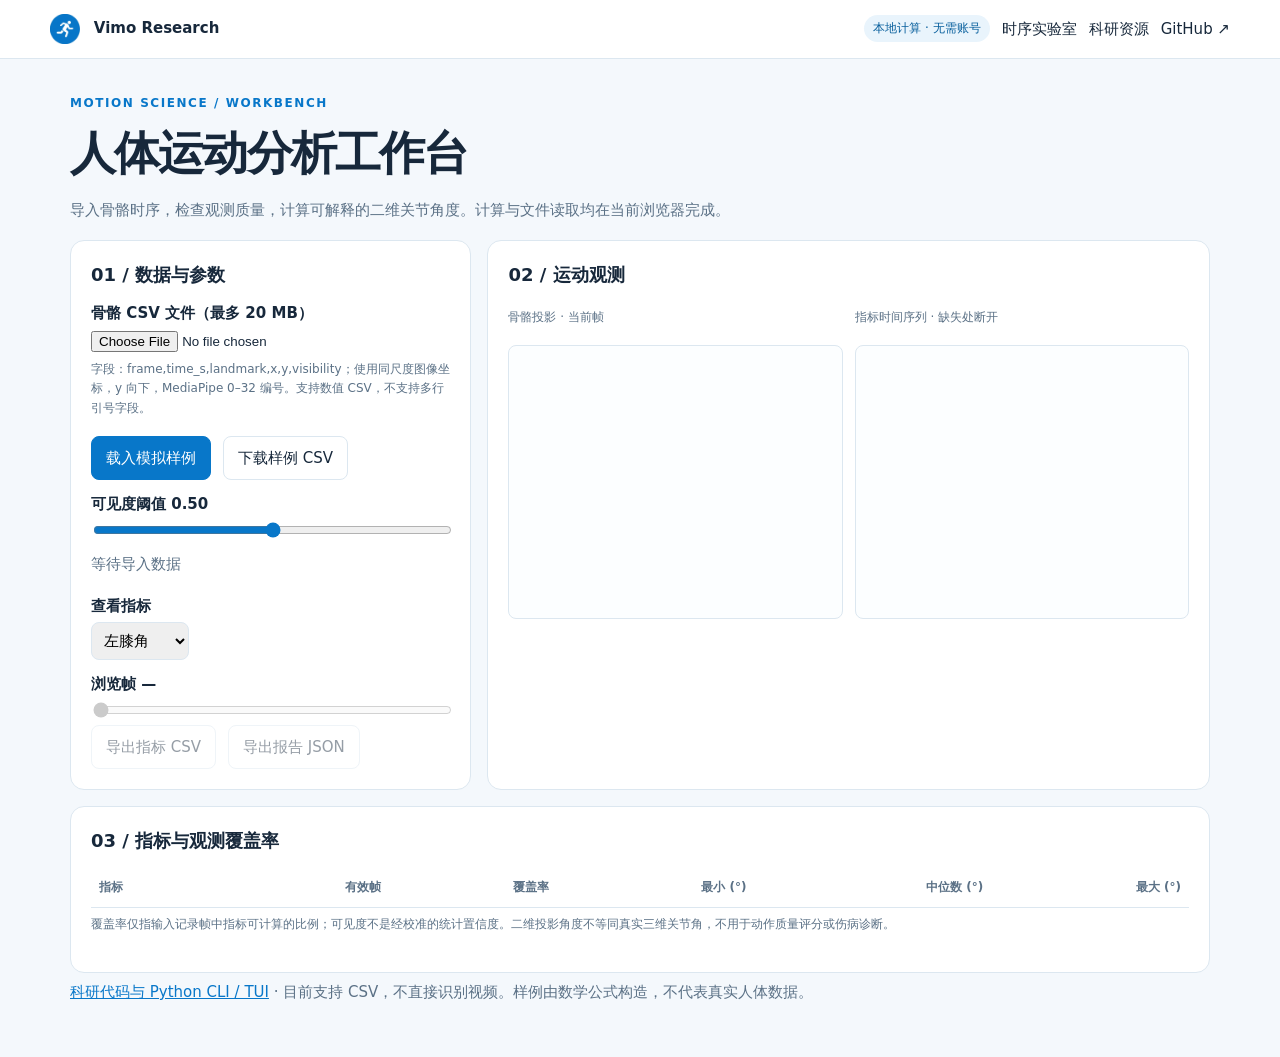
==== research/index.html @ b6c575f2 "Share pose analysis core across browser tools" ====
<!doctype html>
<html lang="zh-CN">
<head><meta charset="utf-8"><meta name="viewport" content="width=device-width,initial-scale=1"><title>Vimo Research | 运动分析工作台</title>
<style>
:root{color-scheme:light;--blue:#0877c9;--ink:#17283b;--muted:#5b7186;--line:#dce7f0;--bg:#f4f8fc}*{box-sizing:border-box}body{margin:0;background:var(--bg);color:var(--ink);font:15px/1.6 system-ui,sans-serif}header{background:white;border-bottom:1px solid var(--line);padding:14px max(20px,calc((100% - 1180px)/2));display:flex;align-items:center;justify-content:space-between;gap:18px;flex-wrap:wrap}header a{color:var(--ink);text-decoration:none}header img{vertical-align:middle;width:30px;margin-right:9px}main{max-width:1180px;margin:auto;padding:35px 20px}h1{font-size:clamp(28px,4vw,46px);letter-spacing:-.04em;margin:4px 0}h2{font-size:18px;margin:0 0 12px}.eyebrow{color:var(--blue);font-size:12px;font-weight:750;letter-spacing:.13em}p{color:var(--muted);margin:7px 0 18px}.panel{background:white;border:1px solid var(--line);border-radius:14px;padding:20px;min-width:0}.layout{display:grid;grid-template-columns:1fr 1.8fr;gap:16px;margin:16px 0}.toolbar{display:flex;align-items:center;gap:12px;flex-wrap:wrap}button,.link{font:inherit;cursor:pointer;border:1px solid var(--line);border-radius:8px;padding:9px 14px;background:white;color:var(--ink);text-decoration:none;display:inline-block}.primary{background:var(--blue);color:white;border-color:var(--blue)}button:disabled{opacity:.45;cursor:default}input[type=file]{max-width:100%}label{display:block;font-weight:600;margin:12px 0 4px}select{font:inherit;padding:8px;border:1px solid var(--line);border-radius:8px;max-width:100%}input[type=range]{width:100%;accent-color:var(--blue)}#status{min-height:24px;overflow-wrap:anywhere}canvas{width:100%;height:auto;border:1px solid var(--line);border-radius:8px;background:#fcfeff;display:block}.small{font-size:12px;color:var(--muted)}table{width:100%;border-collapse:collapse;font-variant-numeric:tabular-nums}td,th{padding:10px 8px;text-align:right;border-bottom:1px solid var(--line);white-space:nowrap}td:first-child,th:first-child{text-align:left}th{font-size:12px;color:var(--muted)}.scroll{overflow-x:auto}.tag{font-size:12px;background:#e9f4fc;color:#065e9c;padding:4px 9px;border-radius:20px}.two{display:grid;grid-template-columns:1fr 1fr;gap:12px}a{color:var(--blue)}@media(max-width:800px){.layout,.two{grid-template-columns:1fr}main{padding:20px 14px}.panel{padding:15px}}
</style></head>
<body><header><a href="../index.html"><img src="../icon/logo_web.png" alt=""> <strong>Vimo Research</strong></a><div class="toolbar"><span class="tag">本地计算 · 无需账号</span><a href="experiments.html">时序实验室</a><a href="resources.html">科研资源</a><a href="https://github.com/Liangebra/Vimo">GitHub ↗</a></div></header>
<main><div class="eyebrow">MOTION SCIENCE / WORKBENCH</div><h1>人体运动分析工作台</h1><p>导入骨骼时序，检查观测质量，计算可解释的二维关节角度。计算与文件读取均在当前浏览器完成。</p>
<div class="layout"><section class="panel"><h2>01 / 数据与参数</h2><label for="file">骨骼 CSV 文件（最多 20 MB）</label><input type="file" id="file" accept=".csv,text/csv"><p class="small">字段：frame,time_s,landmark,x,y,visibility；使用同尺度图像坐标，y 向下，MediaPipe 0–32 编号。支持数值 CSV，不支持多行引号字段。</p><div class="toolbar"><button id="demo" class="primary">载入模拟样例</button><button id="sample">下载样例 CSV</button></div><label for="threshold">可见度阈值 <output id="threshold-value">0.50</output></label><input type="range" id="threshold" min="0" max="1" step=".05" value=".5"><p id="status" role="status" aria-live="polite">等待导入数据</p><label for="metric">查看指标</label><select id="metric"></select><label for="frame">浏览帧 <output id="frame-label">—</output></label><input id="frame" type="range" min="0" max="0" value="0" disabled><div class="toolbar"><button id="csv" disabled>导出指标 CSV</button><button id="json" disabled>导出报告 JSON</button></div></section>
<section class="panel"><h2>02 / 运动观测</h2><div class="two"><div><p class="small">骨骼投影 · 当前帧</p><canvas id="pose" width="440" height="360" aria-label="当前帧骨骼投影"></canvas></div><div><p class="small">指标时间序列 · 缺失处断开</p><canvas id="chart" width="440" height="360" aria-label="所选指标时序曲线"></canvas></div></div><p id="value" class="small"></p></section></div>
<section class="panel"><h2>03 / 指标与观测覆盖率</h2><div class="scroll"><table><thead><tr><th>指标</th><th>有效帧</th><th>覆盖率</th><th>最小 (°)</th><th>中位数 (°)</th><th>最大 (°)</th></tr></thead><tbody id="summary"></tbody></table></div><p class="small">覆盖率仅指输入记录帧中指标可计算的比例；可见度不是经校准的统计置信度。二维投影角度不等同真实三维关节角，不用于动作质量评分或伤病诊断。</p></section>
<p><a href="https://github.com/Liangebra/Vimo">科研代码与 Python CLI / TUI</a> · 目前支持 CSV，不直接识别视频。样例由数学公式构造，不代表真实人体数据。</p>
</main><script src="core.js"></script><script>
const core=globalThis.VimoCore;
const $=id=>document.getElementById(id), names={left_knee_deg:"左膝角",right_knee_deg:"右膝角",left_hip_deg:"左髋角",right_hip_deg:"右髋角",left_elbow_deg:"左肘角",right_elbow_deg:"右肘角",trunk_tilt_deg:"躯干倾角"};
for(const k of core.keys){const o=document.createElement("option");o.value=k;o.textContent=names[k];$("metric").append(o)}
let seq=[],result=null,source="",loadId=0;const fmt=v=>v===null?"—":v.toFixed(2);
function save(name,body,type){const a=document.createElement("a"),url=URL.createObjectURL(new Blob([body],{type}));a.href=url;a.download=name;a.click();setTimeout(()=>URL.revokeObjectURL(url),1000)}
function clear(message){seq=[];result=null;$("status").textContent=message;$("summary").replaceChildren();$("frame-label").textContent="—";$("value").textContent="";$("frame").disabled=true;$("csv").disabled=$("json").disabled=true;for(const id of ["pose","chart"]){const c=$(id);c.getContext("2d").clearRect(0,0,c.width,c.height)}}
function load(raw,label){try{seq=core.parse(raw);source=label;$("frame").max=seq.length-1;$("frame").value=0;$("frame").disabled=false;refresh()}catch(e){clear(e.message)}}
function refresh(){const threshold=Number($("threshold").value);$("threshold-value").value=threshold.toFixed(2);if(!seq.length)return;result=core.analyze(seq,threshold);$("status").textContent=source+" · "+seq.length+" 帧";$("csv").disabled=$("json").disabled=false;const body=$("summary");body.replaceChildren();for(const k of core.keys){const m=result.report.metrics[k],tr=document.createElement("tr");for(const v of [names[k],m.valid_frames,(m.coverage*100).toFixed(1)+"%",fmt(m.minimum),fmt(m.median),fmt(m.maximum)]){const td=document.createElement("td");td.textContent=v;tr.append(td)}body.append(tr)}draw()}
function draw(){if(!result)return;const i=Number($("frame").value),k=$("metric").value,r=seq[i],row=result.rows[i],t=Number($("threshold").value);$("frame-label").value=r.frame+" · "+r.time_s.toFixed(3)+" s";$("value").textContent=names[k]+"： "+fmt(row[k])+(row[k]===null?"（观测不足）":"°");const p=$("pose"),pc=p.getContext("2d");pc.clearRect(0,0,p.width,p.height);const points=[...r.points.entries()].filter(([j,v])=>v&&v[2]>=t);if(points.length){const xs=points.map(([j,v])=>v[0]),ys=points.map(([j,v])=>v[1]),xmin=Math.min(...xs),xmax=Math.max(...xs),ymin=Math.min(...ys),ymax=Math.max(...ys),scale=Math.min((p.width-60)/Math.max(1,xmax-xmin),(p.height-60)/Math.max(1,ymax-ymin));const xy=v=>[p.width/2+(v[0]-(xmin+xmax)/2)*scale,p.height/2+(v[1]-(ymin+ymax)/2)*scale],map=new Map(points);pc.strokeStyle="#0877c9";pc.lineWidth=3;for(const [a,b] of [[11,12],[11,13],[13,15],[12,14],[14,16],[11,23],[12,24],[23,24],[23,25],[25,27],[24,26],[26,28],[27,31],[28,32]]){if(!map.has(a)||!map.has(b))continue;pc.beginPath();pc.moveTo(...xy(map.get(a)));pc.lineTo(...xy(map.get(b)));pc.stroke()}pc.fillStyle="#17283b";for(const [,v] of points){pc.beginPath();pc.arc(...xy(v),3.5,0,Math.PI*2);pc.fill()}}else{pc.fillStyle="#5b7186";pc.fillText("No valid landmarks",20,30)}
const ch=$("chart"),ctx=ch.getContext("2d"),left=44,top=18,w=ch.width-62,h=ch.height-52,lo=seq[0].time_s,hi=seq[seq.length-1].time_s;ctx.clearRect(0,0,ch.width,ch.height);ctx.font="12px system-ui";ctx.lineWidth=1;for(let a=0;a<=180;a+=45){const y=top+h*(1-a/180);ctx.strokeStyle="#dce7f0";ctx.beginPath();ctx.moveTo(left,y);ctx.lineTo(left+w,y);ctx.stroke();ctx.fillStyle="#5b7186";ctx.fillText(a+"°",5,y+4)}const x=v=>left+(hi===lo?0:(v-lo)/(hi-lo)*w);ctx.strokeStyle="#0877c9";ctx.lineWidth=2;ctx.beginPath();let active=false;for(const v of result.rows){if(v[k]===null){active=false;continue}const px=x(v.time_s),py=top+h*(1-v[k]/180);if(active)ctx.lineTo(px,py);else ctx.moveTo(px,py);active=true}ctx.stroke();ctx.strokeStyle="#b86f15";ctx.beginPath();ctx.moveTo(x(r.time_s),top);ctx.lineTo(x(r.time_s),top+h);ctx.stroke();ctx.fillStyle="#5b7186";ctx.fillText(lo.toFixed(2)+" s",left,top+h+20);ctx.textAlign="right";ctx.fillText(hi.toFixed(2)+" s",left+w,top+h+20);ctx.textAlign="left"}
$("file").addEventListener("change",async e=>{const f=e.target.files[0],id=++loadId;if(!f)return;if(f.size>20*1024*1024){clear("文件超过 20 MB");return}try{const raw=await f.text();if(id===loadId)load(raw,f.name)}catch(e){if(id===loadId)clear("读取失败："+e.message)}});
$("demo").onclick=()=>{++loadId;$("file").value="";load(core.demo(),"人工模拟样例")};$("sample").onclick=()=>save("vimo-demo.csv",core.demo(),"text/csv");$("threshold").oninput=refresh;$("metric").onchange=draw;$("frame").oninput=draw;$("csv").onclick=()=>{const keys=["frame","time_s",...core.keys];save("vimo-metrics.csv",[keys.join(","),...result.rows.map(r=>keys.map(k=>r[k]===null?"":r[k]).join(","))].join("\n"),"text/csv")};$("json").onclick=()=>save("vimo-report.json",JSON.stringify(result.report,null,2),"application/json");
</script></body></html>
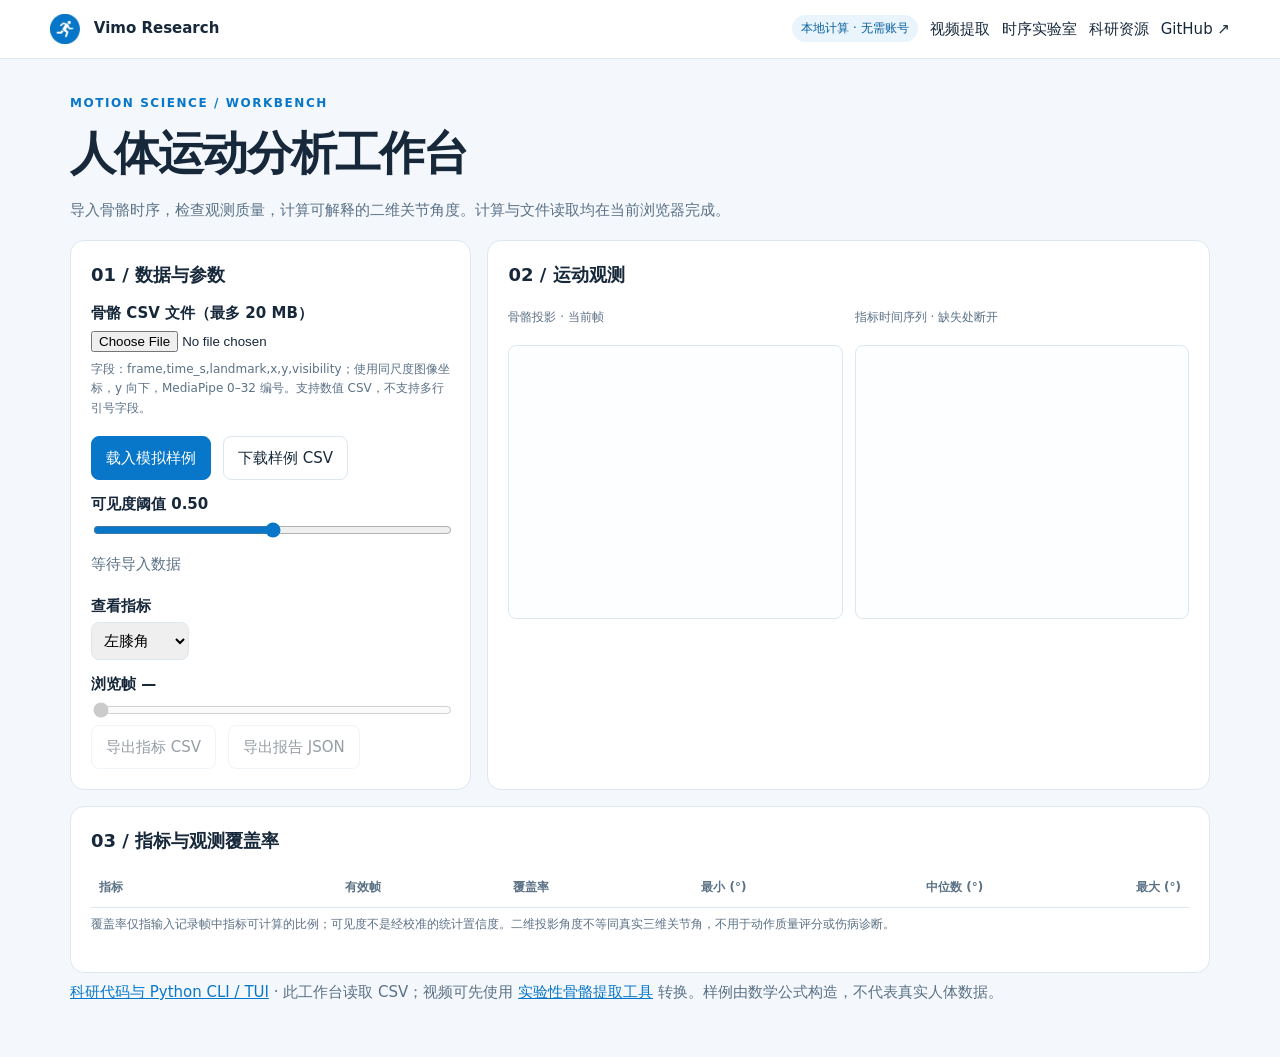
==== commit c565be78: "Connect research platform modules and document experimental workflow" ====
--- a/research/index.html
+++ b/research/index.html
@@ -4,12 +4,12 @@
 <style>
 :root{color-scheme:light;--blue:#0877c9;--ink:#17283b;--muted:#5b7186;--line:#dce7f0;--bg:#f4f8fc}*{box-sizing:border-box}body{margin:0;background:var(--bg);color:var(--ink);font:15px/1.6 system-ui,sans-serif}header{background:white;border-bottom:1px solid var(--line);padding:14px max(20px,calc((100% - 1180px)/2));display:flex;align-items:center;justify-content:space-between;gap:18px;flex-wrap:wrap}header a{color:var(--ink);text-decoration:none}header img{vertical-align:middle;width:30px;margin-right:9px}main{max-width:1180px;margin:auto;padding:35px 20px}h1{font-size:clamp(28px,4vw,46px);letter-spacing:-.04em;margin:4px 0}h2{font-size:18px;margin:0 0 12px}.eyebrow{color:var(--blue);font-size:12px;font-weight:750;letter-spacing:.13em}p{color:var(--muted);margin:7px 0 18px}.panel{background:white;border:1px solid var(--line);border-radius:14px;padding:20px;min-width:0}.layout{display:grid;grid-template-columns:1fr 1.8fr;gap:16px;margin:16px 0}.toolbar{display:flex;align-items:center;gap:12px;flex-wrap:wrap}button,.link{font:inherit;cursor:pointer;border:1px solid var(--line);border-radius:8px;padding:9px 14px;background:white;color:var(--ink);text-decoration:none;display:inline-block}.primary{background:var(--blue);color:white;border-color:var(--blue)}button:disabled{opacity:.45;cursor:default}input[type=file]{max-width:100%}label{display:block;font-weight:600;margin:12px 0 4px}select{font:inherit;padding:8px;border:1px solid var(--line);border-radius:8px;max-width:100%}input[type=range]{width:100%;accent-color:var(--blue)}#status{min-height:24px;overflow-wrap:anywhere}canvas{width:100%;height:auto;border:1px solid var(--line);border-radius:8px;background:#fcfeff;display:block}.small{font-size:12px;color:var(--muted)}table{width:100%;border-collapse:collapse;font-variant-numeric:tabular-nums}td,th{padding:10px 8px;text-align:right;border-bottom:1px solid var(--line);white-space:nowrap}td:first-child,th:first-child{text-align:left}th{font-size:12px;color:var(--muted)}.scroll{overflow-x:auto}.tag{font-size:12px;background:#e9f4fc;color:#065e9c;padding:4px 9px;border-radius:20px}.two{display:grid;grid-template-columns:1fr 1fr;gap:12px}a{color:var(--blue)}@media(max-width:800px){.layout,.two{grid-template-columns:1fr}main{padding:20px 14px}.panel{padding:15px}}
 </style></head>
-<body><header><a href="../index.html"><img src="../icon/logo_web.png" alt=""> <strong>Vimo Research</strong></a><div class="toolbar"><span class="tag">本地计算 · 无需账号</span><a href="experiments.html">时序实验室</a><a href="resources.html">科研资源</a><a href="https://github.com/Liangebra/Vimo">GitHub ↗</a></div></header>
+<body><header><a href="../index.html"><img src="../icon/logo_web.png" alt=""> <strong>Vimo Research</strong></a><div class="toolbar"><span class="tag">本地计算 · 无需账号</span><a href="video.html">视频提取</a><a href="experiments.html">时序实验室</a><a href="resources.html">科研资源</a><a href="https://github.com/Liangebra/Vimo">GitHub ↗</a></div></header>
 <main><div class="eyebrow">MOTION SCIENCE / WORKBENCH</div><h1>人体运动分析工作台</h1><p>导入骨骼时序，检查观测质量，计算可解释的二维关节角度。计算与文件读取均在当前浏览器完成。</p>
 <div class="layout"><section class="panel"><h2>01 / 数据与参数</h2><label for="file">骨骼 CSV 文件（最多 20 MB）</label><input type="file" id="file" accept=".csv,text/csv"><p class="small">字段：frame,time_s,landmark,x,y,visibility；使用同尺度图像坐标，y 向下，MediaPipe 0–32 编号。支持数值 CSV，不支持多行引号字段。</p><div class="toolbar"><button id="demo" class="primary">载入模拟样例</button><button id="sample">下载样例 CSV</button></div><label for="threshold">可见度阈值 <output id="threshold-value">0.50</output></label><input type="range" id="threshold" min="0" max="1" step=".05" value=".5"><p id="status" role="status" aria-live="polite">等待导入数据</p><label for="metric">查看指标</label><select id="metric"></select><label for="frame">浏览帧 <output id="frame-label">—</output></label><input id="frame" type="range" min="0" max="0" value="0" disabled><div class="toolbar"><button id="csv" disabled>导出指标 CSV</button><button id="json" disabled>导出报告 JSON</button></div></section>
 <section class="panel"><h2>02 / 运动观测</h2><div class="two"><div><p class="small">骨骼投影 · 当前帧</p><canvas id="pose" width="440" height="360" aria-label="当前帧骨骼投影"></canvas></div><div><p class="small">指标时间序列 · 缺失处断开</p><canvas id="chart" width="440" height="360" aria-label="所选指标时序曲线"></canvas></div></div><p id="value" class="small"></p></section></div>
 <section class="panel"><h2>03 / 指标与观测覆盖率</h2><div class="scroll"><table><thead><tr><th>指标</th><th>有效帧</th><th>覆盖率</th><th>最小 (°)</th><th>中位数 (°)</th><th>最大 (°)</th></tr></thead><tbody id="summary"></tbody></table></div><p class="small">覆盖率仅指输入记录帧中指标可计算的比例；可见度不是经校准的统计置信度。二维投影角度不等同真实三维关节角，不用于动作质量评分或伤病诊断。</p></section>
-<p><a href="https://github.com/Liangebra/Vimo">科研代码与 Python CLI / TUI</a> · 目前支持 CSV，不直接识别视频。样例由数学公式构造，不代表真实人体数据。</p>
+<p><a href="https://github.com/Liangebra/Vimo">科研代码与 Python CLI / TUI</a> · 此工作台读取 CSV；视频可先使用 <a href="video.html">实验性骨骼提取工具</a> 转换。样例由数学公式构造，不代表真实人体数据。</p>
 </main><script src="core.js"></script><script>
 const core=globalThis.VimoCore;
 const $=id=>document.getElementById(id), names={left_knee_deg:"左膝角",right_knee_deg:"右膝角",left_hip_deg:"左髋角",right_hip_deg:"右髋角",left_elbow_deg:"左肘角",right_elbow_deg:"右肘角",trunk_tilt_deg:"躯干倾角"};
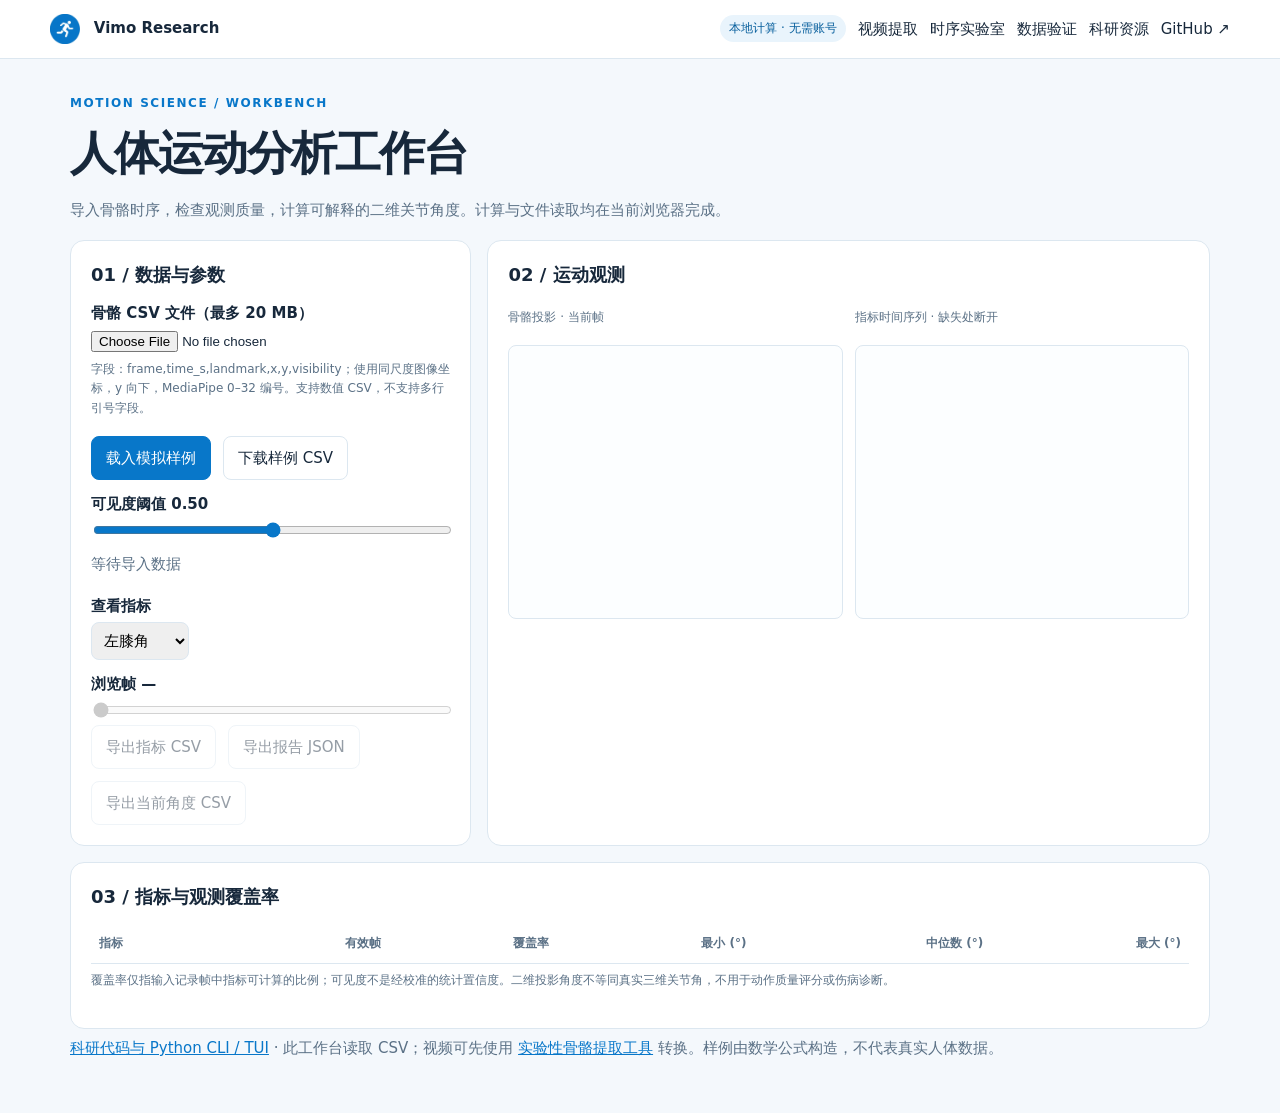
==== commit 67cfa307: "Connect reference validation and downloadable research resources" ====
--- a/research/index.html
+++ b/research/index.html
@@ -4,9 +4,9 @@
 <style>
 :root{color-scheme:light;--blue:#0877c9;--ink:#17283b;--muted:#5b7186;--line:#dce7f0;--bg:#f4f8fc}*{box-sizing:border-box}body{margin:0;background:var(--bg);color:var(--ink);font:15px/1.6 system-ui,sans-serif}header{background:white;border-bottom:1px solid var(--line);padding:14px max(20px,calc((100% - 1180px)/2));display:flex;align-items:center;justify-content:space-between;gap:18px;flex-wrap:wrap}header a{color:var(--ink);text-decoration:none}header img{vertical-align:middle;width:30px;margin-right:9px}main{max-width:1180px;margin:auto;padding:35px 20px}h1{font-size:clamp(28px,4vw,46px);letter-spacing:-.04em;margin:4px 0}h2{font-size:18px;margin:0 0 12px}.eyebrow{color:var(--blue);font-size:12px;font-weight:750;letter-spacing:.13em}p{color:var(--muted);margin:7px 0 18px}.panel{background:white;border:1px solid var(--line);border-radius:14px;padding:20px;min-width:0}.layout{display:grid;grid-template-columns:1fr 1.8fr;gap:16px;margin:16px 0}.toolbar{display:flex;align-items:center;gap:12px;flex-wrap:wrap}button,.link{font:inherit;cursor:pointer;border:1px solid var(--line);border-radius:8px;padding:9px 14px;background:white;color:var(--ink);text-decoration:none;display:inline-block}.primary{background:var(--blue);color:white;border-color:var(--blue)}button:disabled{opacity:.45;cursor:default}input[type=file]{max-width:100%}label{display:block;font-weight:600;margin:12px 0 4px}select{font:inherit;padding:8px;border:1px solid var(--line);border-radius:8px;max-width:100%}input[type=range]{width:100%;accent-color:var(--blue)}#status{min-height:24px;overflow-wrap:anywhere}canvas{width:100%;height:auto;border:1px solid var(--line);border-radius:8px;background:#fcfeff;display:block}.small{font-size:12px;color:var(--muted)}table{width:100%;border-collapse:collapse;font-variant-numeric:tabular-nums}td,th{padding:10px 8px;text-align:right;border-bottom:1px solid var(--line);white-space:nowrap}td:first-child,th:first-child{text-align:left}th{font-size:12px;color:var(--muted)}.scroll{overflow-x:auto}.tag{font-size:12px;background:#e9f4fc;color:#065e9c;padding:4px 9px;border-radius:20px}.two{display:grid;grid-template-columns:1fr 1fr;gap:12px}a{color:var(--blue)}@media(max-width:800px){.layout,.two{grid-template-columns:1fr}main{padding:20px 14px}.panel{padding:15px}}
 </style></head>
-<body><header><a href="../index.html"><img src="../icon/logo_web.png" alt=""> <strong>Vimo Research</strong></a><div class="toolbar"><span class="tag">本地计算 · 无需账号</span><a href="video.html">视频提取</a><a href="experiments.html">时序实验室</a><a href="resources.html">科研资源</a><a href="https://github.com/Liangebra/Vimo">GitHub ↗</a></div></header>
+<body><header><a href="../index.html"><img src="../icon/logo_web.png" alt=""> <strong>Vimo Research</strong></a><div class="toolbar"><span class="tag">本地计算 · 无需账号</span><a href="video.html">视频提取</a><a href="experiments.html">时序实验室</a><a href="validation.html">数据验证</a><a href="resources.html">科研资源</a><a href="https://github.com/Liangebra/Vimo">GitHub ↗</a></div></header>
 <main><div class="eyebrow">MOTION SCIENCE / WORKBENCH</div><h1>人体运动分析工作台</h1><p>导入骨骼时序，检查观测质量，计算可解释的二维关节角度。计算与文件读取均在当前浏览器完成。</p>
-<div class="layout"><section class="panel"><h2>01 / 数据与参数</h2><label for="file">骨骼 CSV 文件（最多 20 MB）</label><input type="file" id="file" accept=".csv,text/csv"><p class="small">字段：frame,time_s,landmark,x,y,visibility；使用同尺度图像坐标，y 向下，MediaPipe 0–32 编号。支持数值 CSV，不支持多行引号字段。</p><div class="toolbar"><button id="demo" class="primary">载入模拟样例</button><button id="sample">下载样例 CSV</button></div><label for="threshold">可见度阈值 <output id="threshold-value">0.50</output></label><input type="range" id="threshold" min="0" max="1" step=".05" value=".5"><p id="status" role="status" aria-live="polite">等待导入数据</p><label for="metric">查看指标</label><select id="metric"></select><label for="frame">浏览帧 <output id="frame-label">—</output></label><input id="frame" type="range" min="0" max="0" value="0" disabled><div class="toolbar"><button id="csv" disabled>导出指标 CSV</button><button id="json" disabled>导出报告 JSON</button></div></section>
+<div class="layout"><section class="panel"><h2>01 / 数据与参数</h2><label for="file">骨骼 CSV 文件（最多 20 MB）</label><input type="file" id="file" accept=".csv,text/csv"><p class="small">字段：frame,time_s,landmark,x,y,visibility；使用同尺度图像坐标，y 向下，MediaPipe 0–32 编号。支持数值 CSV，不支持多行引号字段。</p><div class="toolbar"><button id="demo" class="primary">载入模拟样例</button><button id="sample">下载样例 CSV</button></div><label for="threshold">可见度阈值 <output id="threshold-value">0.50</output></label><input type="range" id="threshold" min="0" max="1" step=".05" value=".5"><p id="status" role="status" aria-live="polite">等待导入数据</p><label for="metric">查看指标</label><select id="metric"></select><label for="frame">浏览帧 <output id="frame-label">—</output></label><input id="frame" type="range" min="0" max="0" value="0" disabled><div class="toolbar"><button id="csv" disabled>导出指标 CSV</button><button id="json" disabled>导出报告 JSON</button><button id="angleCsv" disabled>导出当前角度 CSV</button></div></section>
 <section class="panel"><h2>02 / 运动观测</h2><div class="two"><div><p class="small">骨骼投影 · 当前帧</p><canvas id="pose" width="440" height="360" aria-label="当前帧骨骼投影"></canvas></div><div><p class="small">指标时间序列 · 缺失处断开</p><canvas id="chart" width="440" height="360" aria-label="所选指标时序曲线"></canvas></div></div><p id="value" class="small"></p></section></div>
 <section class="panel"><h2>03 / 指标与观测覆盖率</h2><div class="scroll"><table><thead><tr><th>指标</th><th>有效帧</th><th>覆盖率</th><th>最小 (°)</th><th>中位数 (°)</th><th>最大 (°)</th></tr></thead><tbody id="summary"></tbody></table></div><p class="small">覆盖率仅指输入记录帧中指标可计算的比例；可见度不是经校准的统计置信度。二维投影角度不等同真实三维关节角，不用于动作质量评分或伤病诊断。</p></section>
 <p><a href="https://github.com/Liangebra/Vimo">科研代码与 Python CLI / TUI</a> · 此工作台读取 CSV；视频可先使用 <a href="video.html">实验性骨骼提取工具</a> 转换。样例由数学公式构造，不代表真实人体数据。</p>
@@ -16,11 +16,11 @@
 for(const k of core.keys){const o=document.createElement("option");o.value=k;o.textContent=names[k];$("metric").append(o)}
 let seq=[],result=null,source="",loadId=0;const fmt=v=>v===null?"—":v.toFixed(2);
 function save(name,body,type){const a=document.createElement("a"),url=URL.createObjectURL(new Blob([body],{type}));a.href=url;a.download=name;a.click();setTimeout(()=>URL.revokeObjectURL(url),1000)}
-function clear(message){seq=[];result=null;$("status").textContent=message;$("summary").replaceChildren();$("frame-label").textContent="—";$("value").textContent="";$("frame").disabled=true;$("csv").disabled=$("json").disabled=true;for(const id of ["pose","chart"]){const c=$(id);c.getContext("2d").clearRect(0,0,c.width,c.height)}}
+function clear(message){seq=[];result=null;$("status").textContent=message;$("summary").replaceChildren();$("frame-label").textContent="—";$("value").textContent="";$("frame").disabled=true;$("csv").disabled=$("json").disabled=$("angleCsv").disabled=true;for(const id of ["pose","chart"]){const c=$(id);c.getContext("2d").clearRect(0,0,c.width,c.height)}}
 function load(raw,label){try{seq=core.parse(raw);source=label;$("frame").max=seq.length-1;$("frame").value=0;$("frame").disabled=false;refresh()}catch(e){clear(e.message)}}
-function refresh(){const threshold=Number($("threshold").value);$("threshold-value").value=threshold.toFixed(2);if(!seq.length)return;result=core.analyze(seq,threshold);$("status").textContent=source+" · "+seq.length+" 帧";$("csv").disabled=$("json").disabled=false;const body=$("summary");body.replaceChildren();for(const k of core.keys){const m=result.report.metrics[k],tr=document.createElement("tr");for(const v of [names[k],m.valid_frames,(m.coverage*100).toFixed(1)+"%",fmt(m.minimum),fmt(m.median),fmt(m.maximum)]){const td=document.createElement("td");td.textContent=v;tr.append(td)}body.append(tr)}draw()}
+function refresh(){const threshold=Number($("threshold").value);$("threshold-value").value=threshold.toFixed(2);if(!seq.length)return;result=core.analyze(seq,threshold);$("status").textContent=source+" · "+seq.length+" 帧";$("csv").disabled=$("json").disabled=$("angleCsv").disabled=false;const body=$("summary");body.replaceChildren();for(const k of core.keys){const m=result.report.metrics[k],tr=document.createElement("tr");for(const v of [names[k],m.valid_frames,(m.coverage*100).toFixed(1)+"%",fmt(m.minimum),fmt(m.median),fmt(m.maximum)]){const td=document.createElement("td");td.textContent=v;tr.append(td)}body.append(tr)}draw()}
 function draw(){if(!result)return;const i=Number($("frame").value),k=$("metric").value,r=seq[i],row=result.rows[i],t=Number($("threshold").value);$("frame-label").value=r.frame+" · "+r.time_s.toFixed(3)+" s";$("value").textContent=names[k]+"： "+fmt(row[k])+(row[k]===null?"（观测不足）":"°");const p=$("pose"),pc=p.getContext("2d");pc.clearRect(0,0,p.width,p.height);const points=[...r.points.entries()].filter(([j,v])=>v&&v[2]>=t);if(points.length){const xs=points.map(([j,v])=>v[0]),ys=points.map(([j,v])=>v[1]),xmin=Math.min(...xs),xmax=Math.max(...xs),ymin=Math.min(...ys),ymax=Math.max(...ys),scale=Math.min((p.width-60)/Math.max(1,xmax-xmin),(p.height-60)/Math.max(1,ymax-ymin));const xy=v=>[p.width/2+(v[0]-(xmin+xmax)/2)*scale,p.height/2+(v[1]-(ymin+ymax)/2)*scale],map=new Map(points);pc.strokeStyle="#0877c9";pc.lineWidth=3;for(const [a,b] of [[11,12],[11,13],[13,15],[12,14],[14,16],[11,23],[12,24],[23,24],[23,25],[25,27],[24,26],[26,28],[27,31],[28,32]]){if(!map.has(a)||!map.has(b))continue;pc.beginPath();pc.moveTo(...xy(map.get(a)));pc.lineTo(...xy(map.get(b)));pc.stroke()}pc.fillStyle="#17283b";for(const [,v] of points){pc.beginPath();pc.arc(...xy(v),3.5,0,Math.PI*2);pc.fill()}}else{pc.fillStyle="#5b7186";pc.fillText("No valid landmarks",20,30)}
 const ch=$("chart"),ctx=ch.getContext("2d"),left=44,top=18,w=ch.width-62,h=ch.height-52,lo=seq[0].time_s,hi=seq[seq.length-1].time_s;ctx.clearRect(0,0,ch.width,ch.height);ctx.font="12px system-ui";ctx.lineWidth=1;for(let a=0;a<=180;a+=45){const y=top+h*(1-a/180);ctx.strokeStyle="#dce7f0";ctx.beginPath();ctx.moveTo(left,y);ctx.lineTo(left+w,y);ctx.stroke();ctx.fillStyle="#5b7186";ctx.fillText(a+"°",5,y+4)}const x=v=>left+(hi===lo?0:(v-lo)/(hi-lo)*w);ctx.strokeStyle="#0877c9";ctx.lineWidth=2;ctx.beginPath();let active=false;for(const v of result.rows){if(v[k]===null){active=false;continue}const px=x(v.time_s),py=top+h*(1-v[k]/180);if(active)ctx.lineTo(px,py);else ctx.moveTo(px,py);active=true}ctx.stroke();ctx.strokeStyle="#b86f15";ctx.beginPath();ctx.moveTo(x(r.time_s),top);ctx.lineTo(x(r.time_s),top+h);ctx.stroke();ctx.fillStyle="#5b7186";ctx.fillText(lo.toFixed(2)+" s",left,top+h+20);ctx.textAlign="right";ctx.fillText(hi.toFixed(2)+" s",left+w,top+h+20);ctx.textAlign="left"}
 $("file").addEventListener("change",async e=>{const f=e.target.files[0],id=++loadId;if(!f)return;if(f.size>20*1024*1024){clear("文件超过 20 MB");return}try{const raw=await f.text();if(id===loadId)load(raw,f.name)}catch(e){if(id===loadId)clear("读取失败："+e.message)}});
-$("demo").onclick=()=>{++loadId;$("file").value="";load(core.demo(),"人工模拟样例")};$("sample").onclick=()=>save("vimo-demo.csv",core.demo(),"text/csv");$("threshold").oninput=refresh;$("metric").onchange=draw;$("frame").oninput=draw;$("csv").onclick=()=>{const keys=["frame","time_s",...core.keys];save("vimo-metrics.csv",[keys.join(","),...result.rows.map(r=>keys.map(k=>r[k]===null?"":r[k]).join(","))].join("\n"),"text/csv")};$("json").onclick=()=>save("vimo-report.json",JSON.stringify(result.report,null,2),"application/json");
+$("demo").onclick=()=>{++loadId;$("file").value="";load(core.demo(),"人工模拟样例")};$("sample").onclick=()=>save("vimo-demo.csv",core.demo(),"text/csv");$("threshold").oninput=refresh;$("metric").onchange=draw;$("frame").oninput=draw;$("csv").onclick=()=>{const keys=["frame","time_s",...core.keys];save("vimo-metrics.csv",[keys.join(","),...result.rows.map(r=>keys.map(k=>r[k]===null?"":r[k]).join(","))].join("\n"),"text/csv")};$("angleCsv").onclick=()=>{if(!result)return;const k=$("metric").value;save("vimo-"+k+".csv",["time_s,angle_deg",...result.rows.map(r=>[r.time_s,r[k]===null?"":r[k]].join(","))].join("\n"),"text/csv")};$("json").onclick=()=>save("vimo-report.json",JSON.stringify(result.report,null,2),"application/json");
 </script></body></html>
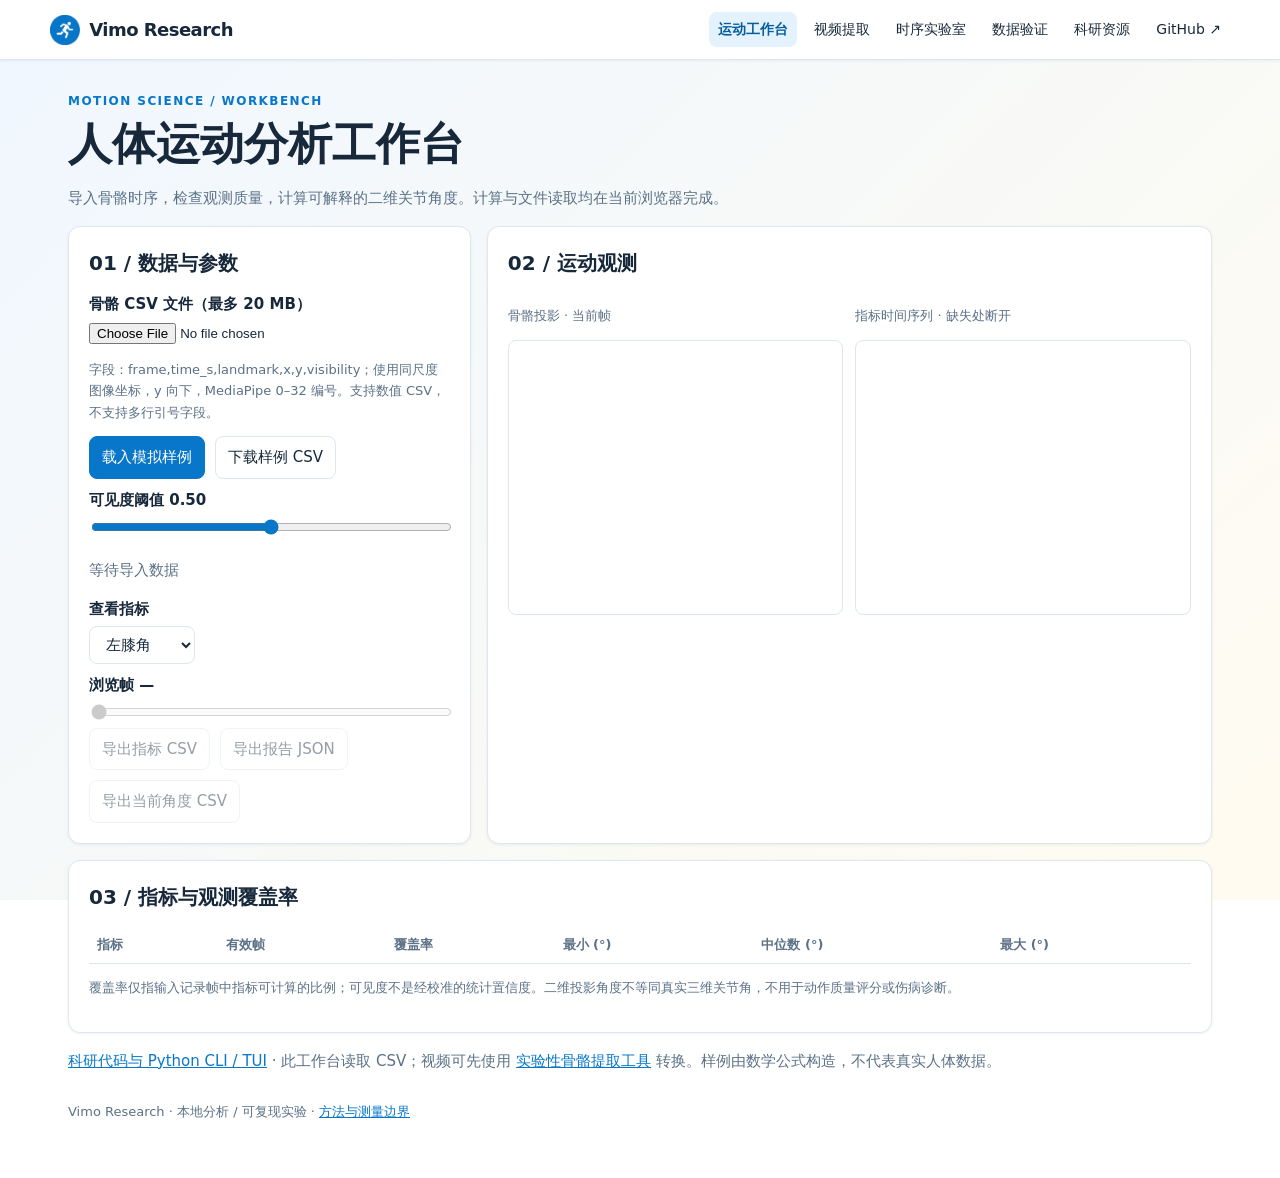
==== commit c80c779e: "Standardize research navigation and shared styles" ====
--- a/research/index.html
+++ b/research/index.html
@@ -1,16 +1,14 @@
 <!doctype html>
 <html lang="zh-CN">
 <head><meta charset="utf-8"><meta name="viewport" content="width=device-width,initial-scale=1"><title>Vimo Research | 运动分析工作台</title>
-<style>
-:root{color-scheme:light;--blue:#0877c9;--ink:#17283b;--muted:#5b7186;--line:#dce7f0;--bg:#f4f8fc}*{box-sizing:border-box}body{margin:0;background:var(--bg);color:var(--ink);font:15px/1.6 system-ui,sans-serif}header{background:white;border-bottom:1px solid var(--line);padding:14px max(20px,calc((100% - 1180px)/2));display:flex;align-items:center;justify-content:space-between;gap:18px;flex-wrap:wrap}header a{color:var(--ink);text-decoration:none}header img{vertical-align:middle;width:30px;margin-right:9px}main{max-width:1180px;margin:auto;padding:35px 20px}h1{font-size:clamp(28px,4vw,46px);letter-spacing:-.04em;margin:4px 0}h2{font-size:18px;margin:0 0 12px}.eyebrow{color:var(--blue);font-size:12px;font-weight:750;letter-spacing:.13em}p{color:var(--muted);margin:7px 0 18px}.panel{background:white;border:1px solid var(--line);border-radius:14px;padding:20px;min-width:0}.layout{display:grid;grid-template-columns:1fr 1.8fr;gap:16px;margin:16px 0}.toolbar{display:flex;align-items:center;gap:12px;flex-wrap:wrap}button,.link{font:inherit;cursor:pointer;border:1px solid var(--line);border-radius:8px;padding:9px 14px;background:white;color:var(--ink);text-decoration:none;display:inline-block}.primary{background:var(--blue);color:white;border-color:var(--blue)}button:disabled{opacity:.45;cursor:default}input[type=file]{max-width:100%}label{display:block;font-weight:600;margin:12px 0 4px}select{font:inherit;padding:8px;border:1px solid var(--line);border-radius:8px;max-width:100%}input[type=range]{width:100%;accent-color:var(--blue)}#status{min-height:24px;overflow-wrap:anywhere}canvas{width:100%;height:auto;border:1px solid var(--line);border-radius:8px;background:#fcfeff;display:block}.small{font-size:12px;color:var(--muted)}table{width:100%;border-collapse:collapse;font-variant-numeric:tabular-nums}td,th{padding:10px 8px;text-align:right;border-bottom:1px solid var(--line);white-space:nowrap}td:first-child,th:first-child{text-align:left}th{font-size:12px;color:var(--muted)}.scroll{overflow-x:auto}.tag{font-size:12px;background:#e9f4fc;color:#065e9c;padding:4px 9px;border-radius:20px}.two{display:grid;grid-template-columns:1fr 1fr;gap:12px}a{color:var(--blue)}@media(max-width:800px){.layout,.two{grid-template-columns:1fr}main{padding:20px 14px}.panel{padding:15px}}
-</style></head>
-<body><header><a href="../index.html"><img src="../icon/logo_web.png" alt=""> <strong>Vimo Research</strong></a><div class="toolbar"><span class="tag">本地计算 · 无需账号</span><a href="video.html">视频提取</a><a href="experiments.html">时序实验室</a><a href="validation.html">数据验证</a><a href="resources.html">科研资源</a><a href="https://github.com/Liangebra/Vimo">GitHub ↗</a></div></header>
+<link rel="stylesheet" href="research.css"></head>
+<body><header><a class="brand" href="../index.html"><img src="../icon/logo_web.png" alt=""><strong>Vimo Research</strong></a><nav aria-label="科研导航"><a href="index.html" aria-current="page">运动工作台</a><a href="video.html">视频提取</a><a href="experiments.html">时序实验室</a><a href="validation.html">数据验证</a><a href="resources.html">科研资源</a><a href="https://github.com/Liangebra/Vimo">GitHub ↗</a></nav></header>
 <main><div class="eyebrow">MOTION SCIENCE / WORKBENCH</div><h1>人体运动分析工作台</h1><p>导入骨骼时序，检查观测质量，计算可解释的二维关节角度。计算与文件读取均在当前浏览器完成。</p>
 <div class="layout"><section class="panel"><h2>01 / 数据与参数</h2><label for="file">骨骼 CSV 文件（最多 20 MB）</label><input type="file" id="file" accept=".csv,text/csv"><p class="small">字段：frame,time_s,landmark,x,y,visibility；使用同尺度图像坐标，y 向下，MediaPipe 0–32 编号。支持数值 CSV，不支持多行引号字段。</p><div class="toolbar"><button id="demo" class="primary">载入模拟样例</button><button id="sample">下载样例 CSV</button></div><label for="threshold">可见度阈值 <output id="threshold-value">0.50</output></label><input type="range" id="threshold" min="0" max="1" step=".05" value=".5"><p id="status" role="status" aria-live="polite">等待导入数据</p><label for="metric">查看指标</label><select id="metric"></select><label for="frame">浏览帧 <output id="frame-label">—</output></label><input id="frame" type="range" min="0" max="0" value="0" disabled><div class="toolbar"><button id="csv" disabled>导出指标 CSV</button><button id="json" disabled>导出报告 JSON</button><button id="angleCsv" disabled>导出当前角度 CSV</button></div></section>
 <section class="panel"><h2>02 / 运动观测</h2><div class="two"><div><p class="small">骨骼投影 · 当前帧</p><canvas id="pose" width="440" height="360" aria-label="当前帧骨骼投影"></canvas></div><div><p class="small">指标时间序列 · 缺失处断开</p><canvas id="chart" width="440" height="360" aria-label="所选指标时序曲线"></canvas></div></div><p id="value" class="small"></p></section></div>
 <section class="panel"><h2>03 / 指标与观测覆盖率</h2><div class="scroll"><table><thead><tr><th>指标</th><th>有效帧</th><th>覆盖率</th><th>最小 (°)</th><th>中位数 (°)</th><th>最大 (°)</th></tr></thead><tbody id="summary"></tbody></table></div><p class="small">覆盖率仅指输入记录帧中指标可计算的比例；可见度不是经校准的统计置信度。二维投影角度不等同真实三维关节角，不用于动作质量评分或伤病诊断。</p></section>
 <p><a href="https://github.com/Liangebra/Vimo">科研代码与 Python CLI / TUI</a> · 此工作台读取 CSV；视频可先使用 <a href="video.html">实验性骨骼提取工具</a> 转换。样例由数学公式构造，不代表真实人体数据。</p>
-</main><script src="core.js"></script><script>
+<footer class="site-note">Vimo Research · 本地分析 / 可复现实验 · <a href="resources.html">方法与测量边界</a></footer></main><script src="core.js"></script><script>
 const core=globalThis.VimoCore;
 const $=id=>document.getElementById(id), names={left_knee_deg:"左膝角",right_knee_deg:"右膝角",left_hip_deg:"左髋角",right_hip_deg:"右髋角",left_elbow_deg:"左肘角",right_elbow_deg:"右肘角",trunk_tilt_deg:"躯干倾角"};
 for(const k of core.keys){const o=document.createElement("option");o.value=k;o.textContent=names[k];$("metric").append(o)}
--- a/research/research.css
+++ b/research/research.css
@@ -0,0 +1,11 @@
+:root{--blue:#0877c9;--ink:#17283b;--muted:#5b7186;--line:#dce7f0;--bg:#f4f8fc}*{box-sizing:border-box}body{margin:0;background:var(--bg);color:var(--ink);font:15px/1.65 system-ui,sans-serif}header{background:#fff;border-bottom:1px solid var(--line);padding:14px 5%;display:flex;justify-content:space-between;align-items:center;gap:12px;flex-wrap:wrap}header a{text-decoration:none;color:var(--ink)}header img{width:28px;vertical-align:middle}nav{display:flex;gap:18px;flex-wrap:wrap}main{max-width:1180px;margin:auto;padding:32px 18px}h1{font-size:clamp(28px,4vw,44px);line-height:1.2;margin:6px 0 12px}h2{font-size:20px;margin:0 0 12px}p{color:var(--muted)}.eyebrow{color:var(--blue);font-size:12px;letter-spacing:.12em;font-weight:700}.panel{background:white;border:1px solid var(--line);border-radius:14px;padding:20px;margin:16px 0;min-width:0}.grid{display:grid;grid-template-columns:1fr 1fr;gap:16px}.grid .panel{margin:0}.toolbar{display:flex;gap:10px;flex-wrap:wrap;align-items:center}button,select,input[type=number],.button{font:inherit;border:1px solid var(--line);border-radius:8px;padding:8px 12px;background:#fff;color:var(--ink)}button,.button{cursor:pointer;text-decoration:none}.primary{background:var(--blue);color:white}.small{font-size:13px;color:var(--muted)}a{color:var(--blue)}label{display:block;margin:9px 0 4px;font-weight:600}input[type=file]{max-width:100%}canvas{width:100%;height:auto;border:1px solid var(--line);border-radius:8px;display:block}table{border-collapse:collapse;width:100%;font-variant-numeric:tabular-nums}td,th{border-bottom:1px solid var(--line);padding:8px;text-align:left}th{color:var(--muted);font-size:13px}code{background:#edf3f8;padding:2px 5px;border-radius:4px}pre{overflow:auto;background:#edf3f8;padding:12px;border-radius:8px}button:disabled{opacity:.45;cursor:default}@media(max-width:760px){.grid{grid-template-columns:1fr}.panel{padding:15px}}
+
+/* Shared Vimo visual language, responsive research navigation. */
+:root{--primary:#0877c9;--primary-dark:#065e9c;--primary-light:#e3f2fd;--radius:12px;--shadow-sm:0 1px 3px rgba(0,0,0,.06);--shadow-md:0 6px 18px rgba(15,23,42,.07)}
+body{background:linear-gradient(135deg,#f0f7ff 0%,#fffbf0 100%);background-attachment:fixed;font-family:Inter,system-ui,-apple-system,"PingFang SC","Microsoft YaHei",sans-serif}
+header{position:sticky;top:0;z-index:10;background:rgba(255,255,255,.96);padding:12px max(18px,calc((100% - 1180px)/2));box-shadow:var(--shadow-sm);gap:10px}
+header .brand{display:flex;align-items:center;gap:9px;white-space:nowrap;font-size:18px;letter-spacing:-.03em}header .brand img{width:auto;height:30px}header nav{gap:4px 8px;align-items:center}header nav a{font-size:14px;padding:6px 9px;border-radius:8px;white-space:nowrap}header nav a[aria-current=page]{background:var(--primary-light);color:var(--primary-dark);font-weight:700}header nav a:hover{background:#edf4fa}
+.panel{border-radius:var(--radius);box-shadow:var(--shadow-sm)}.primary{border-color:var(--primary);background:var(--primary)}button:hover:not(:disabled),.button:hover{box-shadow:0 2px 9px rgba(8,119,201,.14)}button:focus-visible,a:focus-visible,input:focus-visible,select:focus-visible{outline:3px solid #85bdf0;outline-offset:2px}button:disabled{cursor:not-allowed}
+.layout{display:grid;grid-template-columns:minmax(0,1fr) minmax(0,1.8fr);gap:16px;margin:16px 0}.layout .panel{margin:0}.two{display:grid;grid-template-columns:repeat(2,minmax(0,1fr));gap:12px}.scroll{overflow-x:auto}.tag{font-size:12px;background:#e9f4fc;color:#065e9c;padding:4px 9px;border-radius:20px}input[type=range]{width:100%;accent-color:var(--blue)}output{font-variant-numeric:tabular-nums}table{font-size:14px}td,th{white-space:nowrap}#status{overflow-wrap:anywhere;min-height:24px}.handoff{border-top:1px solid var(--line);padding-top:12px;margin-top:12px}.site-note{font-size:13px;color:var(--muted);padding:12px 0 24px}.panel .grid{grid-template-columns:repeat(2,minmax(0,1fr))}
+@media(max-width:850px){header{position:static}header nav{width:100%;overflow-x:auto;flex-wrap:nowrap;padding-bottom:5px}.layout,.two,.panel .grid{grid-template-columns:1fr}main{padding:24px 14px}table{font-size:13px}}
+@media(prefers-reduced-motion:reduce){*{scroll-behavior:auto!important;animation-duration:.01ms!important;transition-duration:.01ms!important}}
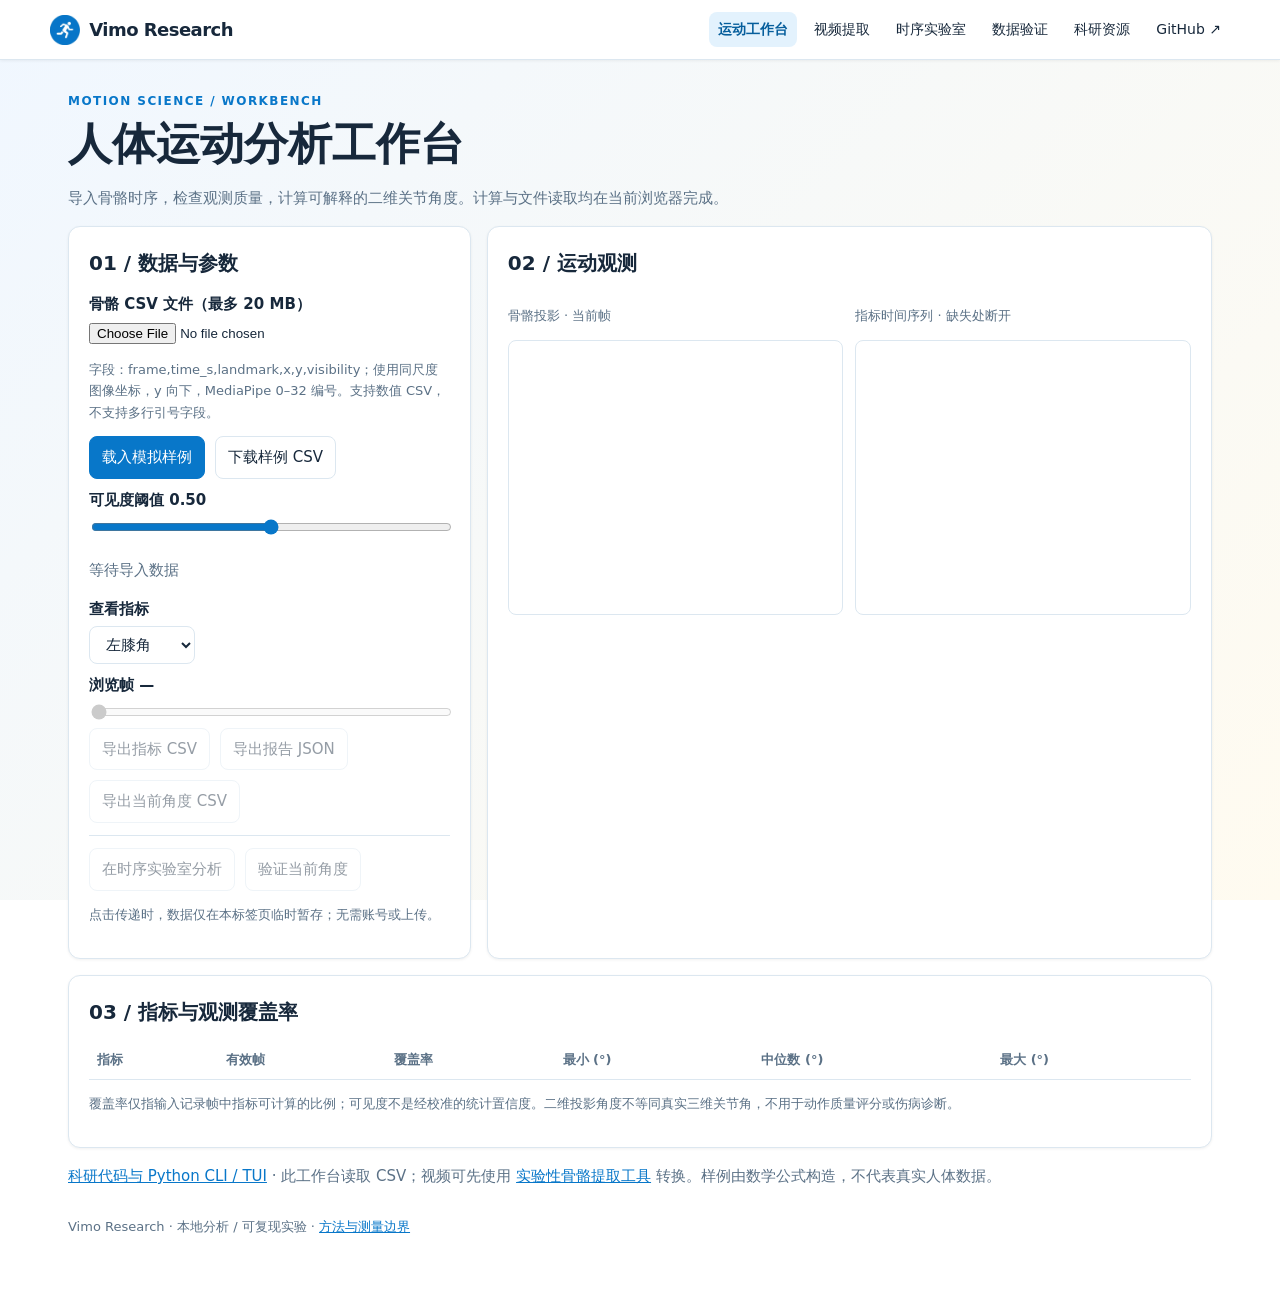
==== commit d604a0e2: "Connect motion research pages through explicit local data handoff" ====
--- a/research/index.html
+++ b/research/index.html
@@ -4,21 +4,25 @@
 <link rel="stylesheet" href="research.css"></head>
 <body><header><a class="brand" href="../index.html"><img src="../icon/logo_web.png" alt=""><strong>Vimo Research</strong></a><nav aria-label="科研导航"><a href="index.html" aria-current="page">运动工作台</a><a href="video.html">视频提取</a><a href="experiments.html">时序实验室</a><a href="validation.html">数据验证</a><a href="resources.html">科研资源</a><a href="https://github.com/Liangebra/Vimo">GitHub ↗</a></nav></header>
 <main><div class="eyebrow">MOTION SCIENCE / WORKBENCH</div><h1>人体运动分析工作台</h1><p>导入骨骼时序，检查观测质量，计算可解释的二维关节角度。计算与文件读取均在当前浏览器完成。</p>
-<div class="layout"><section class="panel"><h2>01 / 数据与参数</h2><label for="file">骨骼 CSV 文件（最多 20 MB）</label><input type="file" id="file" accept=".csv,text/csv"><p class="small">字段：frame,time_s,landmark,x,y,visibility；使用同尺度图像坐标，y 向下，MediaPipe 0–32 编号。支持数值 CSV，不支持多行引号字段。</p><div class="toolbar"><button id="demo" class="primary">载入模拟样例</button><button id="sample">下载样例 CSV</button></div><label for="threshold">可见度阈值 <output id="threshold-value">0.50</output></label><input type="range" id="threshold" min="0" max="1" step=".05" value=".5"><p id="status" role="status" aria-live="polite">等待导入数据</p><label for="metric">查看指标</label><select id="metric"></select><label for="frame">浏览帧 <output id="frame-label">—</output></label><input id="frame" type="range" min="0" max="0" value="0" disabled><div class="toolbar"><button id="csv" disabled>导出指标 CSV</button><button id="json" disabled>导出报告 JSON</button><button id="angleCsv" disabled>导出当前角度 CSV</button></div></section>
+<div class="layout"><section class="panel"><h2>01 / 数据与参数</h2><label for="file">骨骼 CSV 文件（最多 20 MB）</label><input type="file" id="file" accept=".csv,text/csv"><p class="small">字段：frame,time_s,landmark,x,y,visibility；使用同尺度图像坐标，y 向下，MediaPipe 0–32 编号。支持数值 CSV，不支持多行引号字段。</p><div class="toolbar"><button id="demo" class="primary">载入模拟样例</button><button id="sample">下载样例 CSV</button></div><label for="threshold">可见度阈值 <output id="threshold-value">0.50</output></label><input type="range" id="threshold" min="0" max="1" step=".05" value=".5"><p id="status" role="status" aria-live="polite">等待导入数据</p><label for="metric">查看指标</label><select id="metric"></select><label for="frame">浏览帧 <output id="frame-label">—</output></label><input id="frame" type="range" min="0" max="0" value="0" disabled><div class="toolbar"><button id="csv" disabled>导出指标 CSV</button><button id="json" disabled>导出报告 JSON</button><button id="angleCsv" disabled>导出当前角度 CSV</button></div><div class="handoff toolbar"><button id="toSignal" disabled>在时序实验室分析</button><button id="toValidation" disabled>验证当前角度</button></div><p class="small">点击传递时，数据仅在本标签页临时暂存；无需账号或上传。</p></section>
 <section class="panel"><h2>02 / 运动观测</h2><div class="two"><div><p class="small">骨骼投影 · 当前帧</p><canvas id="pose" width="440" height="360" aria-label="当前帧骨骼投影"></canvas></div><div><p class="small">指标时间序列 · 缺失处断开</p><canvas id="chart" width="440" height="360" aria-label="所选指标时序曲线"></canvas></div></div><p id="value" class="small"></p></section></div>
 <section class="panel"><h2>03 / 指标与观测覆盖率</h2><div class="scroll"><table><thead><tr><th>指标</th><th>有效帧</th><th>覆盖率</th><th>最小 (°)</th><th>中位数 (°)</th><th>最大 (°)</th></tr></thead><tbody id="summary"></tbody></table></div><p class="small">覆盖率仅指输入记录帧中指标可计算的比例；可见度不是经校准的统计置信度。二维投影角度不等同真实三维关节角，不用于动作质量评分或伤病诊断。</p></section>
 <p><a href="https://github.com/Liangebra/Vimo">科研代码与 Python CLI / TUI</a> · 此工作台读取 CSV；视频可先使用 <a href="video.html">实验性骨骼提取工具</a> 转换。样例由数学公式构造，不代表真实人体数据。</p>
-<footer class="site-note">Vimo Research · 本地分析 / 可复现实验 · <a href="resources.html">方法与测量边界</a></footer></main><script src="core.js"></script><script>
+<footer class="site-note">Vimo Research · 本地分析 / 可复现实验 · <a href="resources.html">方法与测量边界</a></footer></main><script src="core.js"></script><script src="transfer.js"></script><script>
 const core=globalThis.VimoCore;
 const $=id=>document.getElementById(id), names={left_knee_deg:"左膝角",right_knee_deg:"右膝角",left_hip_deg:"左髋角",right_hip_deg:"右髋角",left_elbow_deg:"左肘角",right_elbow_deg:"右肘角",trunk_tilt_deg:"躯干倾角"};
 for(const k of core.keys){const o=document.createElement("option");o.value=k;o.textContent=names[k];$("metric").append(o)}
-let seq=[],result=null,source="",loadId=0;const fmt=v=>v===null?"—":v.toFixed(2);
+let seq=[],result=null,source="",rawPose="",loadId=0;const fmt=v=>v===null?"—":v.toFixed(2);
 function save(name,body,type){const a=document.createElement("a"),url=URL.createObjectURL(new Blob([body],{type}));a.href=url;a.download=name;a.click();setTimeout(()=>URL.revokeObjectURL(url),1000)}
-function clear(message){seq=[];result=null;$("status").textContent=message;$("summary").replaceChildren();$("frame-label").textContent="—";$("value").textContent="";$("frame").disabled=true;$("csv").disabled=$("json").disabled=$("angleCsv").disabled=true;for(const id of ["pose","chart"]){const c=$(id);c.getContext("2d").clearRect(0,0,c.width,c.height)}}
-function load(raw,label){try{seq=core.parse(raw);source=label;$("frame").max=seq.length-1;$("frame").value=0;$("frame").disabled=false;refresh()}catch(e){clear(e.message)}}
-function refresh(){const threshold=Number($("threshold").value);$("threshold-value").value=threshold.toFixed(2);if(!seq.length)return;result=core.analyze(seq,threshold);$("status").textContent=source+" · "+seq.length+" 帧";$("csv").disabled=$("json").disabled=$("angleCsv").disabled=false;const body=$("summary");body.replaceChildren();for(const k of core.keys){const m=result.report.metrics[k],tr=document.createElement("tr");for(const v of [names[k],m.valid_frames,(m.coverage*100).toFixed(1)+"%",fmt(m.minimum),fmt(m.median),fmt(m.maximum)]){const td=document.createElement("td");td.textContent=v;tr.append(td)}body.append(tr)}draw()}
+function clear(message){seq=[];result=null;rawPose="";$("status").textContent=message;$("summary").replaceChildren();$("frame-label").textContent="—";$("value").textContent="";$("frame").disabled=true;$("csv").disabled=$("json").disabled=$("angleCsv").disabled=$("toSignal").disabled=$("toValidation").disabled=true;for(const id of ["pose","chart"]){const c=$(id);c.getContext("2d").clearRect(0,0,c.width,c.height)}}
+function load(raw,label){try{seq=core.parse(raw);rawPose=raw;source=label;$("frame").max=seq.length-1;$("frame").value=0;$("frame").disabled=false;refresh()}catch(e){clear(e.message)}}
+function refresh(){const threshold=Number($("threshold").value);$("threshold-value").value=threshold.toFixed(2);if(!seq.length)return;result=core.analyze(seq,threshold);$("status").textContent=source+" · "+seq.length+" 帧";$("csv").disabled=$("json").disabled=$("angleCsv").disabled=$("toSignal").disabled=$("toValidation").disabled=false;const body=$("summary");body.replaceChildren();for(const k of core.keys){const m=result.report.metrics[k],tr=document.createElement("tr");for(const v of [names[k],m.valid_frames,(m.coverage*100).toFixed(1)+"%",fmt(m.minimum),fmt(m.median),fmt(m.maximum)]){const td=document.createElement("td");td.textContent=v;tr.append(td)}body.append(tr)}draw()}
 function draw(){if(!result)return;const i=Number($("frame").value),k=$("metric").value,r=seq[i],row=result.rows[i],t=Number($("threshold").value);$("frame-label").value=r.frame+" · "+r.time_s.toFixed(3)+" s";$("value").textContent=names[k]+"： "+fmt(row[k])+(row[k]===null?"（观测不足）":"°");const p=$("pose"),pc=p.getContext("2d");pc.clearRect(0,0,p.width,p.height);const points=[...r.points.entries()].filter(([j,v])=>v&&v[2]>=t);if(points.length){const xs=points.map(([j,v])=>v[0]),ys=points.map(([j,v])=>v[1]),xmin=Math.min(...xs),xmax=Math.max(...xs),ymin=Math.min(...ys),ymax=Math.max(...ys),scale=Math.min((p.width-60)/Math.max(1,xmax-xmin),(p.height-60)/Math.max(1,ymax-ymin));const xy=v=>[p.width/2+(v[0]-(xmin+xmax)/2)*scale,p.height/2+(v[1]-(ymin+ymax)/2)*scale],map=new Map(points);pc.strokeStyle="#0877c9";pc.lineWidth=3;for(const [a,b] of [[11,12],[11,13],[13,15],[12,14],[14,16],[11,23],[12,24],[23,24],[23,25],[25,27],[24,26],[26,28],[27,31],[28,32]]){if(!map.has(a)||!map.has(b))continue;pc.beginPath();pc.moveTo(...xy(map.get(a)));pc.lineTo(...xy(map.get(b)));pc.stroke()}pc.fillStyle="#17283b";for(const [,v] of points){pc.beginPath();pc.arc(...xy(v),3.5,0,Math.PI*2);pc.fill()}}else{pc.fillStyle="#5b7186";pc.fillText("No valid landmarks",20,30)}
 const ch=$("chart"),ctx=ch.getContext("2d"),left=44,top=18,w=ch.width-62,h=ch.height-52,lo=seq[0].time_s,hi=seq[seq.length-1].time_s;ctx.clearRect(0,0,ch.width,ch.height);ctx.font="12px system-ui";ctx.lineWidth=1;for(let a=0;a<=180;a+=45){const y=top+h*(1-a/180);ctx.strokeStyle="#dce7f0";ctx.beginPath();ctx.moveTo(left,y);ctx.lineTo(left+w,y);ctx.stroke();ctx.fillStyle="#5b7186";ctx.fillText(a+"°",5,y+4)}const x=v=>left+(hi===lo?0:(v-lo)/(hi-lo)*w);ctx.strokeStyle="#0877c9";ctx.lineWidth=2;ctx.beginPath();let active=false;for(const v of result.rows){if(v[k]===null){active=false;continue}const px=x(v.time_s),py=top+h*(1-v[k]/180);if(active)ctx.lineTo(px,py);else ctx.moveTo(px,py);active=true}ctx.stroke();ctx.strokeStyle="#b86f15";ctx.beginPath();ctx.moveTo(x(r.time_s),top);ctx.lineTo(x(r.time_s),top+h);ctx.stroke();ctx.fillStyle="#5b7186";ctx.fillText(lo.toFixed(2)+" s",left,top+h+20);ctx.textAlign="right";ctx.fillText(hi.toFixed(2)+" s",left+w,top+h+20);ctx.textAlign="left"}
 $("file").addEventListener("change",async e=>{const f=e.target.files[0],id=++loadId;if(!f)return;if(f.size>20*1024*1024){clear("文件超过 20 MB");return}try{const raw=await f.text();if(id===loadId)load(raw,f.name)}catch(e){if(id===loadId)clear("读取失败："+e.message)}});
 $("demo").onclick=()=>{++loadId;$("file").value="";load(core.demo(),"人工模拟样例")};$("sample").onclick=()=>save("vimo-demo.csv",core.demo(),"text/csv");$("threshold").oninput=refresh;$("metric").onchange=draw;$("frame").oninput=draw;$("csv").onclick=()=>{const keys=["frame","time_s",...core.keys];save("vimo-metrics.csv",[keys.join(","),...result.rows.map(r=>keys.map(k=>r[k]===null?"":r[k]).join(","))].join("\n"),"text/csv")};$("angleCsv").onclick=()=>{if(!result)return;const k=$("metric").value;save("vimo-"+k+".csv",["time_s,angle_deg",...result.rows.map(r=>[r.time_s,r[k]===null?"":r[k]].join(","))].join("\n"),"text/csv")};$("json").onclick=()=>save("vimo-report.json",JSON.stringify(result.report,null,2),"application/json");
+function angleData(){const k=$("metric").value;return ["time_s,angle_deg",...result.rows.map(r=>[r.time_s,r[k]===null?"":r[k]].join(","))].join("\n")}
+$("toSignal").onclick=()=>{try{VimoTransfer.put("pose",rawPose,{label:source,metric:$("metric").value,threshold:Number($("threshold").value)},"experiments.html")}catch(e){$("status").textContent=e.message}};
+$("toValidation").onclick=()=>{try{VimoTransfer.put("angle",angleData(),{label:source+" / "+names[$("metric").value],metric:$("metric").value,threshold:Number($("threshold").value)},"validation.html")}catch(e){$("status").textContent=e.message}};
+const incoming=VimoTransfer.take("pose","index.html");if(incoming){load(incoming.csv,String(incoming.metadata?.label||"视频提取数据"))}
 </script></body></html>
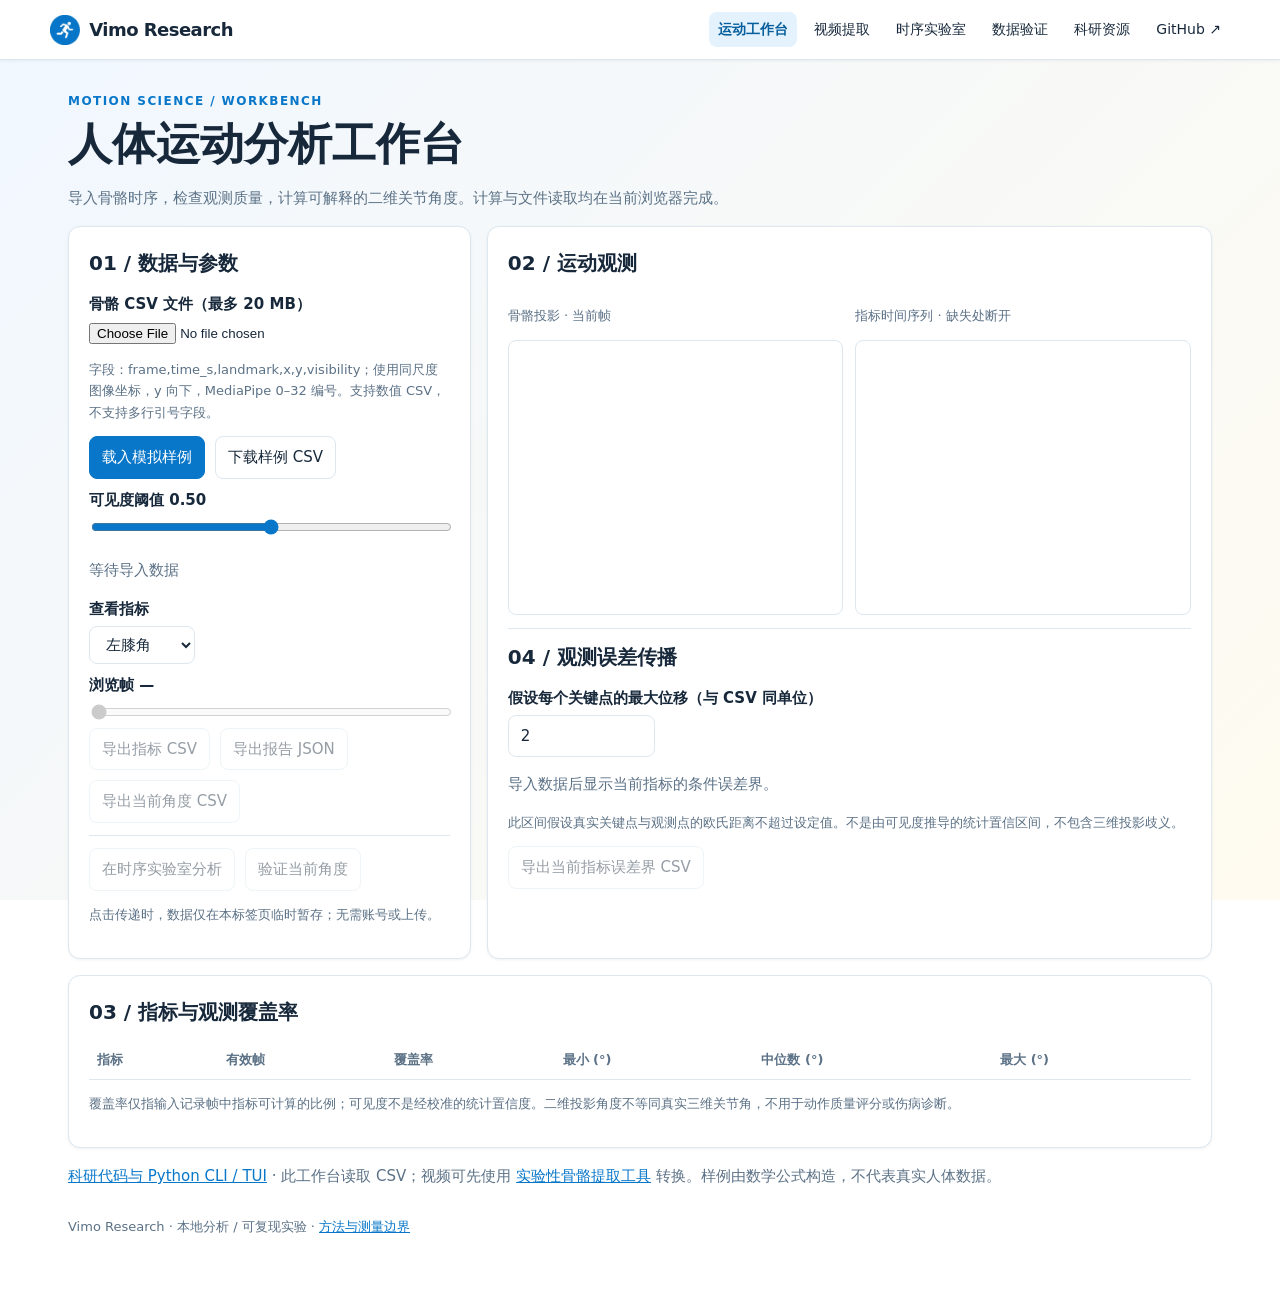
==== commit cb9071df: "Expose conditional angle error bounds and reproducible CSV exports" ====
--- a/research/index.html
+++ b/research/index.html
@@ -5,7 +5,7 @@
 <body><header><a class="brand" href="../index.html"><img src="../icon/logo_web.png" alt=""><strong>Vimo Research</strong></a><nav aria-label="科研导航"><a href="index.html" aria-current="page">运动工作台</a><a href="video.html">视频提取</a><a href="experiments.html">时序实验室</a><a href="validation.html">数据验证</a><a href="resources.html">科研资源</a><a href="https://github.com/Liangebra/Vimo">GitHub ↗</a></nav></header>
 <main><div class="eyebrow">MOTION SCIENCE / WORKBENCH</div><h1>人体运动分析工作台</h1><p>导入骨骼时序，检查观测质量，计算可解释的二维关节角度。计算与文件读取均在当前浏览器完成。</p>
 <div class="layout"><section class="panel"><h2>01 / 数据与参数</h2><label for="file">骨骼 CSV 文件（最多 20 MB）</label><input type="file" id="file" accept=".csv,text/csv"><p class="small">字段：frame,time_s,landmark,x,y,visibility；使用同尺度图像坐标，y 向下，MediaPipe 0–32 编号。支持数值 CSV，不支持多行引号字段。</p><div class="toolbar"><button id="demo" class="primary">载入模拟样例</button><button id="sample">下载样例 CSV</button></div><label for="threshold">可见度阈值 <output id="threshold-value">0.50</output></label><input type="range" id="threshold" min="0" max="1" step=".05" value=".5"><p id="status" role="status" aria-live="polite">等待导入数据</p><label for="metric">查看指标</label><select id="metric"></select><label for="frame">浏览帧 <output id="frame-label">—</output></label><input id="frame" type="range" min="0" max="0" value="0" disabled><div class="toolbar"><button id="csv" disabled>导出指标 CSV</button><button id="json" disabled>导出报告 JSON</button><button id="angleCsv" disabled>导出当前角度 CSV</button></div><div class="handoff toolbar"><button id="toSignal" disabled>在时序实验室分析</button><button id="toValidation" disabled>验证当前角度</button></div><p class="small">点击传递时，数据仅在本标签页临时暂存；无需账号或上传。</p></section>
-<section class="panel"><h2>02 / 运动观测</h2><div class="two"><div><p class="small">骨骼投影 · 当前帧</p><canvas id="pose" width="440" height="360" aria-label="当前帧骨骼投影"></canvas></div><div><p class="small">指标时间序列 · 缺失处断开</p><canvas id="chart" width="440" height="360" aria-label="所选指标时序曲线"></canvas></div></div><p id="value" class="small"></p></section></div>
+<section class="panel"><h2>02 / 运动观测</h2><div class="two"><div><p class="small">骨骼投影 · 当前帧</p><canvas id="pose" width="440" height="360" aria-label="当前帧骨骼投影"></canvas></div><div><p class="small">指标时间序列 · 缺失处断开</p><canvas id="chart" width="440" height="360" aria-label="所选指标时序曲线"></canvas></div></div><p id="value" class="small"></p><div class="handoff"><h2>04 / 观测误差传播</h2><label for="epsilon">假设每个关键点的最大位移（与 CSV 同单位）</label><input id="epsilon" type="number" min="0" max="1000000" step=".5" value="2"><p id="bound" role="status">导入数据后显示当前指标的条件误差界。</p><p class="small">此区间假设真实关键点与观测点的欧氏距离不超过设定值。不是由可见度推导的统计置信区间，不包含三维投影歧义。</p><button id="boundExport" disabled>导出当前指标误差界 CSV</button></div></section></div>
 <section class="panel"><h2>03 / 指标与观测覆盖率</h2><div class="scroll"><table><thead><tr><th>指标</th><th>有效帧</th><th>覆盖率</th><th>最小 (°)</th><th>中位数 (°)</th><th>最大 (°)</th></tr></thead><tbody id="summary"></tbody></table></div><p class="small">覆盖率仅指输入记录帧中指标可计算的比例；可见度不是经校准的统计置信度。二维投影角度不等同真实三维关节角，不用于动作质量评分或伤病诊断。</p></section>
 <p><a href="https://github.com/Liangebra/Vimo">科研代码与 Python CLI / TUI</a> · 此工作台读取 CSV；视频可先使用 <a href="video.html">实验性骨骼提取工具</a> 转换。样例由数学公式构造，不代表真实人体数据。</p>
 <footer class="site-note">Vimo Research · 本地分析 / 可复现实验 · <a href="resources.html">方法与测量边界</a></footer></main><script src="core.js"></script><script src="transfer.js"></script><script>
@@ -14,15 +14,19 @@
 for(const k of core.keys){const o=document.createElement("option");o.value=k;o.textContent=names[k];$("metric").append(o)}
 let seq=[],result=null,source="",rawPose="",loadId=0;const fmt=v=>v===null?"—":v.toFixed(2);
 function save(name,body,type){const a=document.createElement("a"),url=URL.createObjectURL(new Blob([body],{type}));a.href=url;a.download=name;a.click();setTimeout(()=>URL.revokeObjectURL(url),1000)}
-function clear(message){seq=[];result=null;rawPose="";$("status").textContent=message;$("summary").replaceChildren();$("frame-label").textContent="—";$("value").textContent="";$("frame").disabled=true;$("csv").disabled=$("json").disabled=$("angleCsv").disabled=$("toSignal").disabled=$("toValidation").disabled=true;for(const id of ["pose","chart"]){const c=$(id);c.getContext("2d").clearRect(0,0,c.width,c.height)}}
+function clear(message){seq=[];result=null;rawPose="";$("bound").textContent="导入数据后显示当前指标的条件误差界。";$("boundExport").disabled=true;$("status").textContent=message;$("summary").replaceChildren();$("frame-label").textContent="—";$("value").textContent="";$("frame").disabled=true;$("csv").disabled=$("json").disabled=$("angleCsv").disabled=$("toSignal").disabled=$("toValidation").disabled=true;for(const id of ["pose","chart"]){const c=$(id);c.getContext("2d").clearRect(0,0,c.width,c.height)}}
 function load(raw,label){try{seq=core.parse(raw);rawPose=raw;source=label;$("frame").max=seq.length-1;$("frame").value=0;$("frame").disabled=false;refresh()}catch(e){clear(e.message)}}
 function refresh(){const threshold=Number($("threshold").value);$("threshold-value").value=threshold.toFixed(2);if(!seq.length)return;result=core.analyze(seq,threshold);$("status").textContent=source+" · "+seq.length+" 帧";$("csv").disabled=$("json").disabled=$("angleCsv").disabled=$("toSignal").disabled=$("toValidation").disabled=false;const body=$("summary");body.replaceChildren();for(const k of core.keys){const m=result.report.metrics[k],tr=document.createElement("tr");for(const v of [names[k],m.valid_frames,(m.coverage*100).toFixed(1)+"%",fmt(m.minimum),fmt(m.median),fmt(m.maximum)]){const td=document.createElement("td");td.textContent=v;tr.append(td)}body.append(tr)}draw()}
-function draw(){if(!result)return;const i=Number($("frame").value),k=$("metric").value,r=seq[i],row=result.rows[i],t=Number($("threshold").value);$("frame-label").value=r.frame+" · "+r.time_s.toFixed(3)+" s";$("value").textContent=names[k]+"： "+fmt(row[k])+(row[k]===null?"（观测不足）":"°");const p=$("pose"),pc=p.getContext("2d");pc.clearRect(0,0,p.width,p.height);const points=[...r.points.entries()].filter(([j,v])=>v&&v[2]>=t);if(points.length){const xs=points.map(([j,v])=>v[0]),ys=points.map(([j,v])=>v[1]),xmin=Math.min(...xs),xmax=Math.max(...xs),ymin=Math.min(...ys),ymax=Math.max(...ys),scale=Math.min((p.width-60)/Math.max(1,xmax-xmin),(p.height-60)/Math.max(1,ymax-ymin));const xy=v=>[p.width/2+(v[0]-(xmin+xmax)/2)*scale,p.height/2+(v[1]-(ymin+ymax)/2)*scale],map=new Map(points);pc.strokeStyle="#0877c9";pc.lineWidth=3;for(const [a,b] of [[11,12],[11,13],[13,15],[12,14],[14,16],[11,23],[12,24],[23,24],[23,25],[25,27],[24,26],[26,28],[27,31],[28,32]]){if(!map.has(a)||!map.has(b))continue;pc.beginPath();pc.moveTo(...xy(map.get(a)));pc.lineTo(...xy(map.get(b)));pc.stroke()}pc.fillStyle="#17283b";for(const [,v] of points){pc.beginPath();pc.arc(...xy(v),3.5,0,Math.PI*2);pc.fill()}}else{pc.fillStyle="#5b7186";pc.fillText("No valid landmarks",20,30)}
+function draw(){if(!result)return;drawBound();const i=Number($("frame").value),k=$("metric").value,r=seq[i],row=result.rows[i],t=Number($("threshold").value);$("frame-label").value=r.frame+" · "+r.time_s.toFixed(3)+" s";$("value").textContent=names[k]+"： "+fmt(row[k])+(row[k]===null?"（观测不足）":"°");const p=$("pose"),pc=p.getContext("2d");pc.clearRect(0,0,p.width,p.height);const points=[...r.points.entries()].filter(([j,v])=>v&&v[2]>=t);if(points.length){const xs=points.map(([j,v])=>v[0]),ys=points.map(([j,v])=>v[1]),xmin=Math.min(...xs),xmax=Math.max(...xs),ymin=Math.min(...ys),ymax=Math.max(...ys),scale=Math.min((p.width-60)/Math.max(1,xmax-xmin),(p.height-60)/Math.max(1,ymax-ymin));const xy=v=>[p.width/2+(v[0]-(xmin+xmax)/2)*scale,p.height/2+(v[1]-(ymin+ymax)/2)*scale],map=new Map(points);pc.strokeStyle="#0877c9";pc.lineWidth=3;for(const [a,b] of [[11,12],[11,13],[13,15],[12,14],[14,16],[11,23],[12,24],[23,24],[23,25],[25,27],[24,26],[26,28],[27,31],[28,32]]){if(!map.has(a)||!map.has(b))continue;pc.beginPath();pc.moveTo(...xy(map.get(a)));pc.lineTo(...xy(map.get(b)));pc.stroke()}pc.fillStyle="#17283b";for(const [,v] of points){pc.beginPath();pc.arc(...xy(v),3.5,0,Math.PI*2);pc.fill()}}else{pc.fillStyle="#5b7186";pc.fillText("No valid landmarks",20,30)}
 const ch=$("chart"),ctx=ch.getContext("2d"),left=44,top=18,w=ch.width-62,h=ch.height-52,lo=seq[0].time_s,hi=seq[seq.length-1].time_s;ctx.clearRect(0,0,ch.width,ch.height);ctx.font="12px system-ui";ctx.lineWidth=1;for(let a=0;a<=180;a+=45){const y=top+h*(1-a/180);ctx.strokeStyle="#dce7f0";ctx.beginPath();ctx.moveTo(left,y);ctx.lineTo(left+w,y);ctx.stroke();ctx.fillStyle="#5b7186";ctx.fillText(a+"°",5,y+4)}const x=v=>left+(hi===lo?0:(v-lo)/(hi-lo)*w);ctx.strokeStyle="#0877c9";ctx.lineWidth=2;ctx.beginPath();let active=false;for(const v of result.rows){if(v[k]===null){active=false;continue}const px=x(v.time_s),py=top+h*(1-v[k]/180);if(active)ctx.lineTo(px,py);else ctx.moveTo(px,py);active=true}ctx.stroke();ctx.strokeStyle="#b86f15";ctx.beginPath();ctx.moveTo(x(r.time_s),top);ctx.lineTo(x(r.time_s),top+h);ctx.stroke();ctx.fillStyle="#5b7186";ctx.fillText(lo.toFixed(2)+" s",left,top+h+20);ctx.textAlign="right";ctx.fillText(hi.toFixed(2)+" s",left+w,top+h+20);ctx.textAlign="left"}
 $("file").addEventListener("change",async e=>{const f=e.target.files[0],id=++loadId;if(!f)return;if(f.size>20*1024*1024){clear("文件超过 20 MB");return}try{const raw=await f.text();if(id===loadId)load(raw,f.name)}catch(e){if(id===loadId)clear("读取失败："+e.message)}});
 $("demo").onclick=()=>{++loadId;$("file").value="";load(core.demo(),"人工模拟样例")};$("sample").onclick=()=>save("vimo-demo.csv",core.demo(),"text/csv");$("threshold").oninput=refresh;$("metric").onchange=draw;$("frame").oninput=draw;$("csv").onclick=()=>{const keys=["frame","time_s",...core.keys];save("vimo-metrics.csv",[keys.join(","),...result.rows.map(r=>keys.map(k=>r[k]===null?"":r[k]).join(","))].join("\n"),"text/csv")};$("angleCsv").onclick=()=>{if(!result)return;const k=$("metric").value;save("vimo-"+k+".csv",["time_s,angle_deg",...result.rows.map(r=>[r.time_s,r[k]===null?"":r[k]].join(","))].join("\n"),"text/csv")};$("json").onclick=()=>save("vimo-report.json",JSON.stringify(result.report,null,2),"application/json");
 function angleData(){const k=$("metric").value;return ["time_s,angle_deg",...result.rows.map(r=>[r.time_s,r[k]===null?"":r[k]].join(","))].join("\n")}
 $("toSignal").onclick=()=>{try{VimoTransfer.put("pose",rawPose,{label:source,metric:$("metric").value,threshold:Number($("threshold").value)},"experiments.html")}catch(e){$("status").textContent=e.message}};
 $("toValidation").onclick=()=>{try{VimoTransfer.put("angle",angleData(),{label:source+" / "+names[$("metric").value],metric:$("metric").value,threshold:Number($("threshold").value)},"validation.html")}catch(e){$("status").textContent=e.message}};
+function boundValue(){const x=$("epsilon").value,e=Number(x);if(x===""||!Number.isFinite(e)||e<0||e>1000000)throw Error("请输入 0–1000000 范围内的有限位移");return e}
+function drawBound(){if(!result)return;try{const u=core.uncertainty(seq[Number($("frame").value)],$("metric").value,Number($("threshold").value),boundValue());$("bound").textContent=u?u.center_deg.toFixed(2)+"° → ["+u.lower_deg.toFixed(2)+"°, "+u.upper_deg.toFixed(2)+"°]"+(u.nondegeneracy_guaranteed?"":"；扰动下可能退化，不能保证角度有定义"):"当前帧观测不足";$("boundExport").disabled=false}catch(e){$("bound").textContent=e.message;$("boundExport").disabled=true}}
+$("epsilon").oninput=drawBound;
+$("boundExport").onclick=()=>{if(!result)return;try{const e=boundValue(),k=$("metric").value,t=Number($("threshold").value),rows=seq.map(f=>{const u=core.uncertainty(f,k,t,e);return [f.frame,f.time_s,k,t,e,u?.center_deg??"",u?.lower_deg??"",u?.upper_deg??"",u?.nondegeneracy_guaranteed??""].join(",")});save("vimo-"+k+"-bounds.csv",["frame,time_s,metric,visibility_threshold,epsilon,center_deg,lower_deg,upper_deg,nondegeneracy_guaranteed",...rows].join("\n"),"text/csv")}catch(e){$("bound").textContent=e.message}};
 const incoming=VimoTransfer.take("pose","index.html");if(incoming){load(incoming.csv,String(incoming.metadata?.label||"视频提取数据"))}
 </script></body></html>
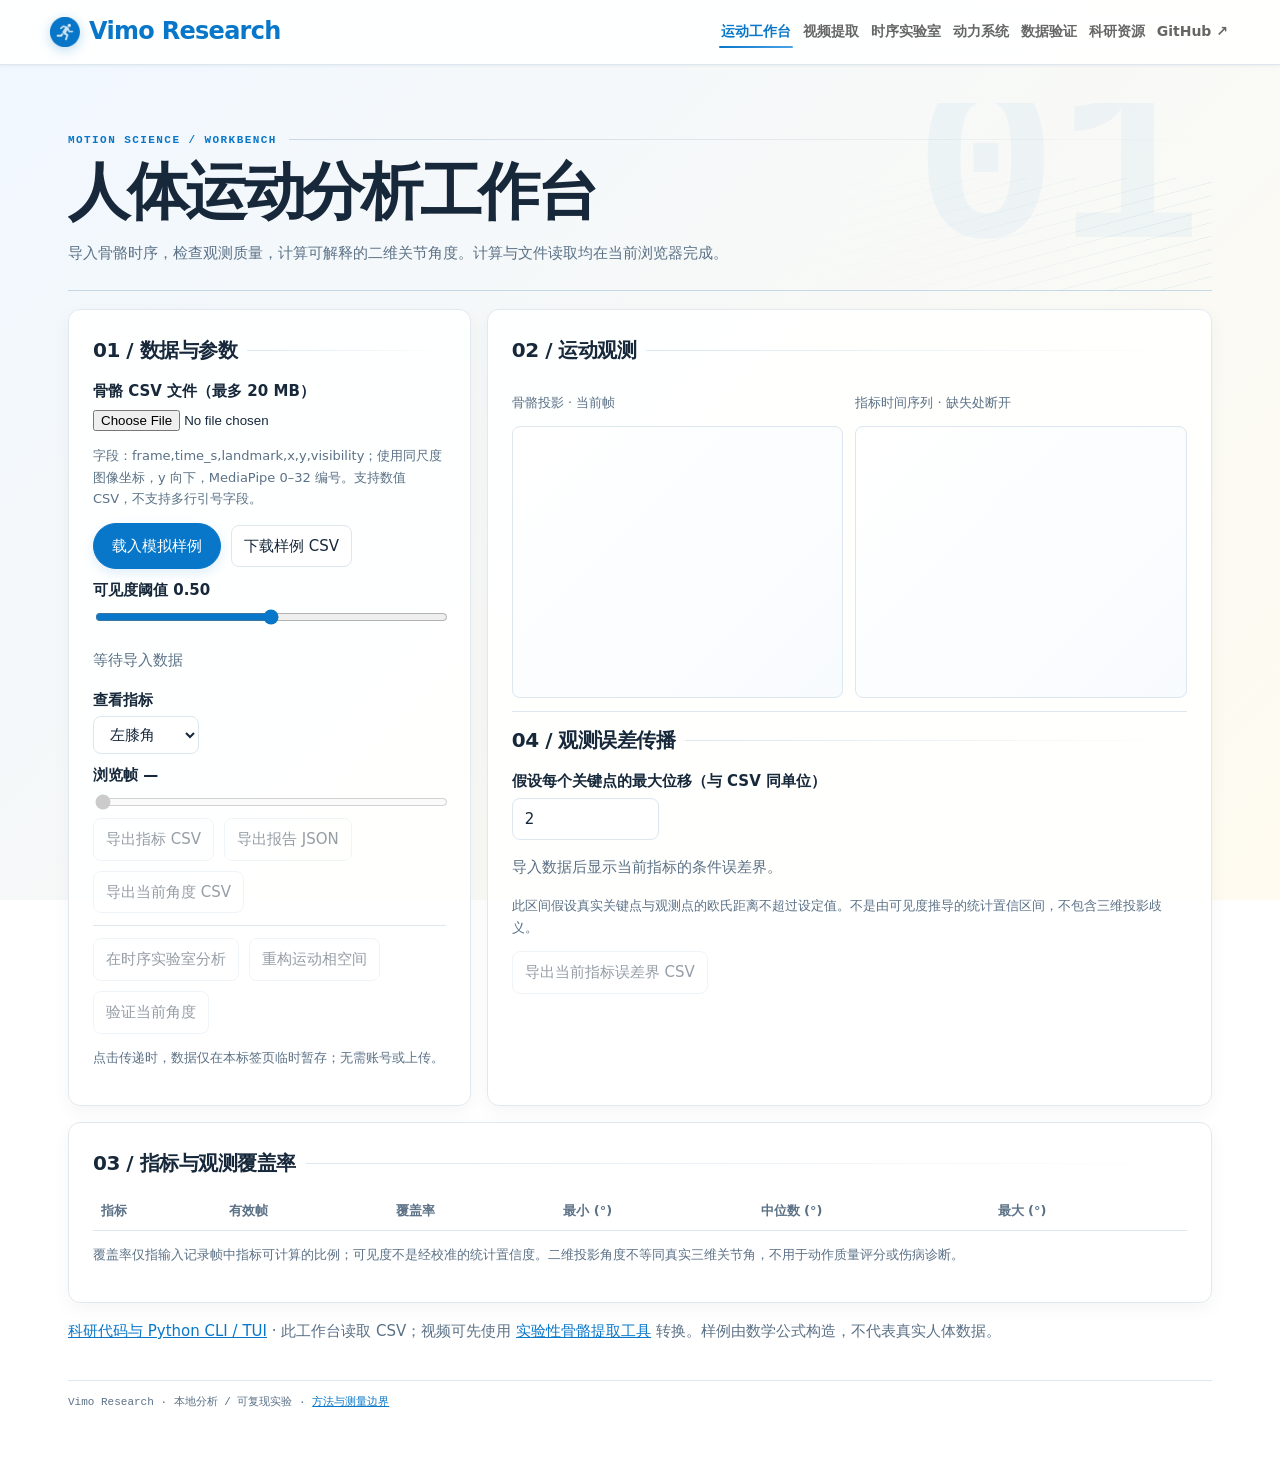
==== commit 8497f0aa: "Apply Vimo editorial stage styling and connect dynamics lab" ====
--- a/research/index.html
+++ b/research/index.html
@@ -2,9 +2,9 @@
 <html lang="zh-CN">
 <head><meta charset="utf-8"><meta name="viewport" content="width=device-width,initial-scale=1"><title>Vimo Research | 运动分析工作台</title>
 <link rel="stylesheet" href="research.css"></head>
-<body><header><a class="brand" href="../index.html"><img src="../icon/logo_web.png" alt=""><strong>Vimo Research</strong></a><nav aria-label="科研导航"><a href="index.html" aria-current="page">运动工作台</a><a href="video.html">视频提取</a><a href="experiments.html">时序实验室</a><a href="validation.html">数据验证</a><a href="resources.html">科研资源</a><a href="https://github.com/Liangebra/Vimo">GitHub ↗</a></nav></header>
-<main><div class="eyebrow">MOTION SCIENCE / WORKBENCH</div><h1>人体运动分析工作台</h1><p>导入骨骼时序，检查观测质量，计算可解释的二维关节角度。计算与文件读取均在当前浏览器完成。</p>
-<div class="layout"><section class="panel"><h2>01 / 数据与参数</h2><label for="file">骨骼 CSV 文件（最多 20 MB）</label><input type="file" id="file" accept=".csv,text/csv"><p class="small">字段：frame,time_s,landmark,x,y,visibility；使用同尺度图像坐标，y 向下，MediaPipe 0–32 编号。支持数值 CSV，不支持多行引号字段。</p><div class="toolbar"><button id="demo" class="primary">载入模拟样例</button><button id="sample">下载样例 CSV</button></div><label for="threshold">可见度阈值 <output id="threshold-value">0.50</output></label><input type="range" id="threshold" min="0" max="1" step=".05" value=".5"><p id="status" role="status" aria-live="polite">等待导入数据</p><label for="metric">查看指标</label><select id="metric"></select><label for="frame">浏览帧 <output id="frame-label">—</output></label><input id="frame" type="range" min="0" max="0" value="0" disabled><div class="toolbar"><button id="csv" disabled>导出指标 CSV</button><button id="json" disabled>导出报告 JSON</button><button id="angleCsv" disabled>导出当前角度 CSV</button></div><div class="handoff toolbar"><button id="toSignal" disabled>在时序实验室分析</button><button id="toValidation" disabled>验证当前角度</button></div><p class="small">点击传递时，数据仅在本标签页临时暂存；无需账号或上传。</p></section>
+<body><header><a class="brand" href="../index.html"><img src="../icon/logo_web.png" alt=""><strong>Vimo Research</strong></a><nav aria-label="科研导航"><a href="index.html" aria-current="page">运动工作台</a><a href="video.html">视频提取</a><a href="experiments.html">时序实验室</a><a href="dynamics.html">动力系统</a><a href="validation.html">数据验证</a><a href="resources.html">科研资源</a><a href="https://github.com/Liangebra/Vimo">GitHub ↗</a></nav></header>
+<main><div class="lab-intro" data-number="01"><div class="eyebrow">MOTION SCIENCE / WORKBENCH</div><h1>人体运动分析工作台</h1><p>导入骨骼时序，检查观测质量，计算可解释的二维关节角度。计算与文件读取均在当前浏览器完成。</p></div>
+<div class="layout"><section class="panel"><h2>01 / 数据与参数</h2><label for="file">骨骼 CSV 文件（最多 20 MB）</label><input type="file" id="file" accept=".csv,text/csv"><p class="small">字段：frame,time_s,landmark,x,y,visibility；使用同尺度图像坐标，y 向下，MediaPipe 0–32 编号。支持数值 CSV，不支持多行引号字段。</p><div class="toolbar"><button id="demo" class="primary">载入模拟样例</button><button id="sample">下载样例 CSV</button></div><label for="threshold">可见度阈值 <output id="threshold-value">0.50</output></label><input type="range" id="threshold" min="0" max="1" step=".05" value=".5"><p id="status" role="status" aria-live="polite">等待导入数据</p><label for="metric">查看指标</label><select id="metric"></select><label for="frame">浏览帧 <output id="frame-label">—</output></label><input id="frame" type="range" min="0" max="0" value="0" disabled><div class="toolbar"><button id="csv" disabled>导出指标 CSV</button><button id="json" disabled>导出报告 JSON</button><button id="angleCsv" disabled>导出当前角度 CSV</button></div><div class="handoff toolbar"><button id="toSignal" disabled>在时序实验室分析</button><button id="toDynamics" disabled>重构运动相空间</button><button id="toValidation" disabled>验证当前角度</button></div><p class="small">点击传递时，数据仅在本标签页临时暂存；无需账号或上传。</p></section>
 <section class="panel"><h2>02 / 运动观测</h2><div class="two"><div><p class="small">骨骼投影 · 当前帧</p><canvas id="pose" width="440" height="360" aria-label="当前帧骨骼投影"></canvas></div><div><p class="small">指标时间序列 · 缺失处断开</p><canvas id="chart" width="440" height="360" aria-label="所选指标时序曲线"></canvas></div></div><p id="value" class="small"></p><div class="handoff"><h2>04 / 观测误差传播</h2><label for="epsilon">假设每个关键点的最大位移（与 CSV 同单位）</label><input id="epsilon" type="number" min="0" max="1000000" step=".5" value="2"><p id="bound" role="status">导入数据后显示当前指标的条件误差界。</p><p class="small">此区间假设真实关键点与观测点的欧氏距离不超过设定值。不是由可见度推导的统计置信区间，不包含三维投影歧义。</p><button id="boundExport" disabled>导出当前指标误差界 CSV</button></div></section></div>
 <section class="panel"><h2>03 / 指标与观测覆盖率</h2><div class="scroll"><table><thead><tr><th>指标</th><th>有效帧</th><th>覆盖率</th><th>最小 (°)</th><th>中位数 (°)</th><th>最大 (°)</th></tr></thead><tbody id="summary"></tbody></table></div><p class="small">覆盖率仅指输入记录帧中指标可计算的比例；可见度不是经校准的统计置信度。二维投影角度不等同真实三维关节角，不用于动作质量评分或伤病诊断。</p></section>
 <p><a href="https://github.com/Liangebra/Vimo">科研代码与 Python CLI / TUI</a> · 此工作台读取 CSV；视频可先使用 <a href="video.html">实验性骨骼提取工具</a> 转换。样例由数学公式构造，不代表真实人体数据。</p>
@@ -14,15 +14,16 @@
 for(const k of core.keys){const o=document.createElement("option");o.value=k;o.textContent=names[k];$("metric").append(o)}
 let seq=[],result=null,source="",rawPose="",loadId=0;const fmt=v=>v===null?"—":v.toFixed(2);
 function save(name,body,type){const a=document.createElement("a"),url=URL.createObjectURL(new Blob([body],{type}));a.href=url;a.download=name;a.click();setTimeout(()=>URL.revokeObjectURL(url),1000)}
-function clear(message){seq=[];result=null;rawPose="";$("bound").textContent="导入数据后显示当前指标的条件误差界。";$("boundExport").disabled=true;$("status").textContent=message;$("summary").replaceChildren();$("frame-label").textContent="—";$("value").textContent="";$("frame").disabled=true;$("csv").disabled=$("json").disabled=$("angleCsv").disabled=$("toSignal").disabled=$("toValidation").disabled=true;for(const id of ["pose","chart"]){const c=$(id);c.getContext("2d").clearRect(0,0,c.width,c.height)}}
+function clear(message){seq=[];result=null;rawPose="";$("bound").textContent="导入数据后显示当前指标的条件误差界。";$("boundExport").disabled=true;$("status").textContent=message;$("summary").replaceChildren();$("frame-label").textContent="—";$("value").textContent="";$("frame").disabled=true;$("csv").disabled=$("json").disabled=$("angleCsv").disabled=$("toSignal").disabled=$("toDynamics").disabled=$("toValidation").disabled=true;for(const id of ["pose","chart"]){const c=$(id);c.getContext("2d").clearRect(0,0,c.width,c.height)}}
 function load(raw,label){try{seq=core.parse(raw);rawPose=raw;source=label;$("frame").max=seq.length-1;$("frame").value=0;$("frame").disabled=false;refresh()}catch(e){clear(e.message)}}
-function refresh(){const threshold=Number($("threshold").value);$("threshold-value").value=threshold.toFixed(2);if(!seq.length)return;result=core.analyze(seq,threshold);$("status").textContent=source+" · "+seq.length+" 帧";$("csv").disabled=$("json").disabled=$("angleCsv").disabled=$("toSignal").disabled=$("toValidation").disabled=false;const body=$("summary");body.replaceChildren();for(const k of core.keys){const m=result.report.metrics[k],tr=document.createElement("tr");for(const v of [names[k],m.valid_frames,(m.coverage*100).toFixed(1)+"%",fmt(m.minimum),fmt(m.median),fmt(m.maximum)]){const td=document.createElement("td");td.textContent=v;tr.append(td)}body.append(tr)}draw()}
+function refresh(){const threshold=Number($("threshold").value);$("threshold-value").value=threshold.toFixed(2);if(!seq.length)return;result=core.analyze(seq,threshold);$("status").textContent=source+" · "+seq.length+" 帧";$("csv").disabled=$("json").disabled=$("angleCsv").disabled=$("toSignal").disabled=$("toDynamics").disabled=$("toValidation").disabled=false;const body=$("summary");body.replaceChildren();for(const k of core.keys){const m=result.report.metrics[k],tr=document.createElement("tr");for(const v of [names[k],m.valid_frames,(m.coverage*100).toFixed(1)+"%",fmt(m.minimum),fmt(m.median),fmt(m.maximum)]){const td=document.createElement("td");td.textContent=v;tr.append(td)}body.append(tr)}draw()}
 function draw(){if(!result)return;drawBound();const i=Number($("frame").value),k=$("metric").value,r=seq[i],row=result.rows[i],t=Number($("threshold").value);$("frame-label").value=r.frame+" · "+r.time_s.toFixed(3)+" s";$("value").textContent=names[k]+"： "+fmt(row[k])+(row[k]===null?"（观测不足）":"°");const p=$("pose"),pc=p.getContext("2d");pc.clearRect(0,0,p.width,p.height);const points=[...r.points.entries()].filter(([j,v])=>v&&v[2]>=t);if(points.length){const xs=points.map(([j,v])=>v[0]),ys=points.map(([j,v])=>v[1]),xmin=Math.min(...xs),xmax=Math.max(...xs),ymin=Math.min(...ys),ymax=Math.max(...ys),scale=Math.min((p.width-60)/Math.max(1,xmax-xmin),(p.height-60)/Math.max(1,ymax-ymin));const xy=v=>[p.width/2+(v[0]-(xmin+xmax)/2)*scale,p.height/2+(v[1]-(ymin+ymax)/2)*scale],map=new Map(points);pc.strokeStyle="#0877c9";pc.lineWidth=3;for(const [a,b] of [[11,12],[11,13],[13,15],[12,14],[14,16],[11,23],[12,24],[23,24],[23,25],[25,27],[24,26],[26,28],[27,31],[28,32]]){if(!map.has(a)||!map.has(b))continue;pc.beginPath();pc.moveTo(...xy(map.get(a)));pc.lineTo(...xy(map.get(b)));pc.stroke()}pc.fillStyle="#17283b";for(const [,v] of points){pc.beginPath();pc.arc(...xy(v),3.5,0,Math.PI*2);pc.fill()}}else{pc.fillStyle="#5b7186";pc.fillText("No valid landmarks",20,30)}
 const ch=$("chart"),ctx=ch.getContext("2d"),left=44,top=18,w=ch.width-62,h=ch.height-52,lo=seq[0].time_s,hi=seq[seq.length-1].time_s;ctx.clearRect(0,0,ch.width,ch.height);ctx.font="12px system-ui";ctx.lineWidth=1;for(let a=0;a<=180;a+=45){const y=top+h*(1-a/180);ctx.strokeStyle="#dce7f0";ctx.beginPath();ctx.moveTo(left,y);ctx.lineTo(left+w,y);ctx.stroke();ctx.fillStyle="#5b7186";ctx.fillText(a+"°",5,y+4)}const x=v=>left+(hi===lo?0:(v-lo)/(hi-lo)*w);ctx.strokeStyle="#0877c9";ctx.lineWidth=2;ctx.beginPath();let active=false;for(const v of result.rows){if(v[k]===null){active=false;continue}const px=x(v.time_s),py=top+h*(1-v[k]/180);if(active)ctx.lineTo(px,py);else ctx.moveTo(px,py);active=true}ctx.stroke();ctx.strokeStyle="#b86f15";ctx.beginPath();ctx.moveTo(x(r.time_s),top);ctx.lineTo(x(r.time_s),top+h);ctx.stroke();ctx.fillStyle="#5b7186";ctx.fillText(lo.toFixed(2)+" s",left,top+h+20);ctx.textAlign="right";ctx.fillText(hi.toFixed(2)+" s",left+w,top+h+20);ctx.textAlign="left"}
 $("file").addEventListener("change",async e=>{const f=e.target.files[0],id=++loadId;if(!f)return;if(f.size>20*1024*1024){clear("文件超过 20 MB");return}try{const raw=await f.text();if(id===loadId)load(raw,f.name)}catch(e){if(id===loadId)clear("读取失败："+e.message)}});
 $("demo").onclick=()=>{++loadId;$("file").value="";load(core.demo(),"人工模拟样例")};$("sample").onclick=()=>save("vimo-demo.csv",core.demo(),"text/csv");$("threshold").oninput=refresh;$("metric").onchange=draw;$("frame").oninput=draw;$("csv").onclick=()=>{const keys=["frame","time_s",...core.keys];save("vimo-metrics.csv",[keys.join(","),...result.rows.map(r=>keys.map(k=>r[k]===null?"":r[k]).join(","))].join("\n"),"text/csv")};$("angleCsv").onclick=()=>{if(!result)return;const k=$("metric").value;save("vimo-"+k+".csv",["time_s,angle_deg",...result.rows.map(r=>[r.time_s,r[k]===null?"":r[k]].join(","))].join("\n"),"text/csv")};$("json").onclick=()=>save("vimo-report.json",JSON.stringify(result.report,null,2),"application/json");
 function angleData(){const k=$("metric").value;return ["time_s,angle_deg",...result.rows.map(r=>[r.time_s,r[k]===null?"":r[k]].join(","))].join("\n")}
 $("toSignal").onclick=()=>{try{VimoTransfer.put("pose",rawPose,{label:source,metric:$("metric").value,threshold:Number($("threshold").value)},"experiments.html")}catch(e){$("status").textContent=e.message}};
+$("toDynamics").onclick=()=>{try{VimoTransfer.put("pose",rawPose,{label:source,metric:$("metric").value,threshold:Number($("threshold").value)},"dynamics.html")}catch(e){$("status").textContent=e.message}};
 $("toValidation").onclick=()=>{try{VimoTransfer.put("angle",angleData(),{label:source+" / "+names[$("metric").value],metric:$("metric").value,threshold:Number($("threshold").value)},"validation.html")}catch(e){$("status").textContent=e.message}};
 function boundValue(){const x=$("epsilon").value,e=Number(x);if(x===""||!Number.isFinite(e)||e<0||e>1000000)throw Error("请输入 0–1000000 范围内的有限位移");return e}
 function drawBound(){if(!result)return;try{const u=core.uncertainty(seq[Number($("frame").value)],$("metric").value,Number($("threshold").value),boundValue());$("bound").textContent=u?u.center_deg.toFixed(2)+"° → ["+u.lower_deg.toFixed(2)+"°, "+u.upper_deg.toFixed(2)+"°]"+(u.nondegeneracy_guaranteed?"":"；扰动下可能退化，不能保证角度有定义"):"当前帧观测不足";$("boundExport").disabled=false}catch(e){$("bound").textContent=e.message;$("boundExport").disabled=true}}
--- a/research/research.css
+++ b/research/research.css
@@ -9,3 +9,12 @@
 .layout{display:grid;grid-template-columns:minmax(0,1fr) minmax(0,1.8fr);gap:16px;margin:16px 0}.layout .panel{margin:0}.two{display:grid;grid-template-columns:repeat(2,minmax(0,1fr));gap:12px}.scroll{overflow-x:auto}.tag{font-size:12px;background:#e9f4fc;color:#065e9c;padding:4px 9px;border-radius:20px}input[type=range]{width:100%;accent-color:var(--blue)}output{font-variant-numeric:tabular-nums}table{font-size:14px}td,th{white-space:nowrap}#status{overflow-wrap:anywhere;min-height:24px}.handoff{border-top:1px solid var(--line);padding-top:12px;margin-top:12px}.site-note{font-size:13px;color:var(--muted);padding:12px 0 24px}.panel .grid{grid-template-columns:repeat(2,minmax(0,1fr))}
 @media(max-width:850px){header{position:static}header nav{width:100%;overflow-x:auto;flex-wrap:nowrap;padding-bottom:5px}.layout,.two,.panel .grid{grid-template-columns:1fr}main{padding:24px 14px}table{font-size:13px}}
 @media(prefers-reduced-motion:reduce){*{scroll-behavior:auto!important;animation-duration:.01ms!important;transition-duration:.01ms!important}}
+
+/* Continuation of the original portal: translucent stage, fine strings,
+   oversized editorial numerals, pill actions and blue gradient underline. */
+:root{--mono:'SF Mono','Cascadia Code','JetBrains Mono',Consolas,'Courier New',monospace;--ease:cubic-bezier(.25,.46,.45,.94);--ring:rgba(8,119,201,.16);--text-faint:#8fa6ba}
+header{background:rgba(255,255,255,.9);backdrop-filter:blur(14px) saturate(160%)}header .brand{font-size:1.5rem;font-weight:800;color:var(--primary);gap:.55rem}header .brand img{filter:drop-shadow(0 3px 6px rgba(8,119,201,.28))}header nav a{position:relative;color:#666;font-weight:600;border-radius:0;padding:5px 2px}header nav a[aria-current=page],header nav a:hover{background:transparent;color:var(--primary)}header nav a::after{content:'';position:absolute;left:0;bottom:0;height:2px;width:0;border-radius:2px;background:linear-gradient(90deg,var(--primary),#4aa3e6);transition:width .3s var(--ease)}header nav a:hover::after,header nav a[aria-current=page]::after{width:100%}
+main{padding-top:38px}h1{font-size:clamp(32px,5vw,62px);font-weight:800;letter-spacing:-.055em;color:#17283b}h2{font-weight:700;letter-spacing:-.025em}.eyebrow{display:flex;align-items:center;gap:12px;font-family:var(--mono);font-size:11px;letter-spacing:.13em}.eyebrow::after{content:'';height:1px;flex:1;background:linear-gradient(90deg,#8fa6ba66,transparent)}
+.lab-intro{position:relative;isolation:isolate;overflow:hidden;padding:28px 0 24px;margin-bottom:18px;border-bottom:1px solid #c6d8e6}.lab-intro>p{max-width:680px;margin:10px 0 0}.lab-intro::before{content:attr(data-number);position:absolute;right:10px;top:-50px;font-family:var(--mono);font-size:clamp(110px,20vw,240px);font-weight:800;line-height:1;color:#0877c90b;z-index:-1}.lab-intro::after{content:'';position:absolute;right:0;bottom:0;width:38%;height:60%;background:repeating-linear-gradient(165deg,transparent 0 12px,#0877c910 12px 13px);mask-image:linear-gradient(90deg,transparent,#000);z-index:-1;pointer-events:none}
+.panel{background:rgba(255,255,255,.94);border:1px solid #e1e9ef;box-shadow:0 6px 18px rgba(15,23,42,.045);padding:24px}.panel h2{display:flex;align-items:center;gap:10px}.panel h2::after{content:'';height:1px;flex:1;background:linear-gradient(90deg,#dce7f0,transparent)}.primary,.button.primary{border-radius:50px;padding:10px 18px;box-shadow:0 4px 12px rgba(8,119,201,.13)}button,.button{transition:background .2s var(--ease),box-shadow .2s var(--ease)}canvas{background:linear-gradient(135deg,#fff,#f8fbfe)}.site-note{border-top:1px solid #dce7f0;font-family:var(--mono);font-size:11px;margin-top:36px}
+@media(max-width:1100px){header nav{gap:8px 13px}}@media(max-width:850px){main{padding-top:16px}.lab-intro{padding:16px 0 20px}.lab-intro::before{top:0}.panel{padding:16px}header nav a{flex-shrink:0}}
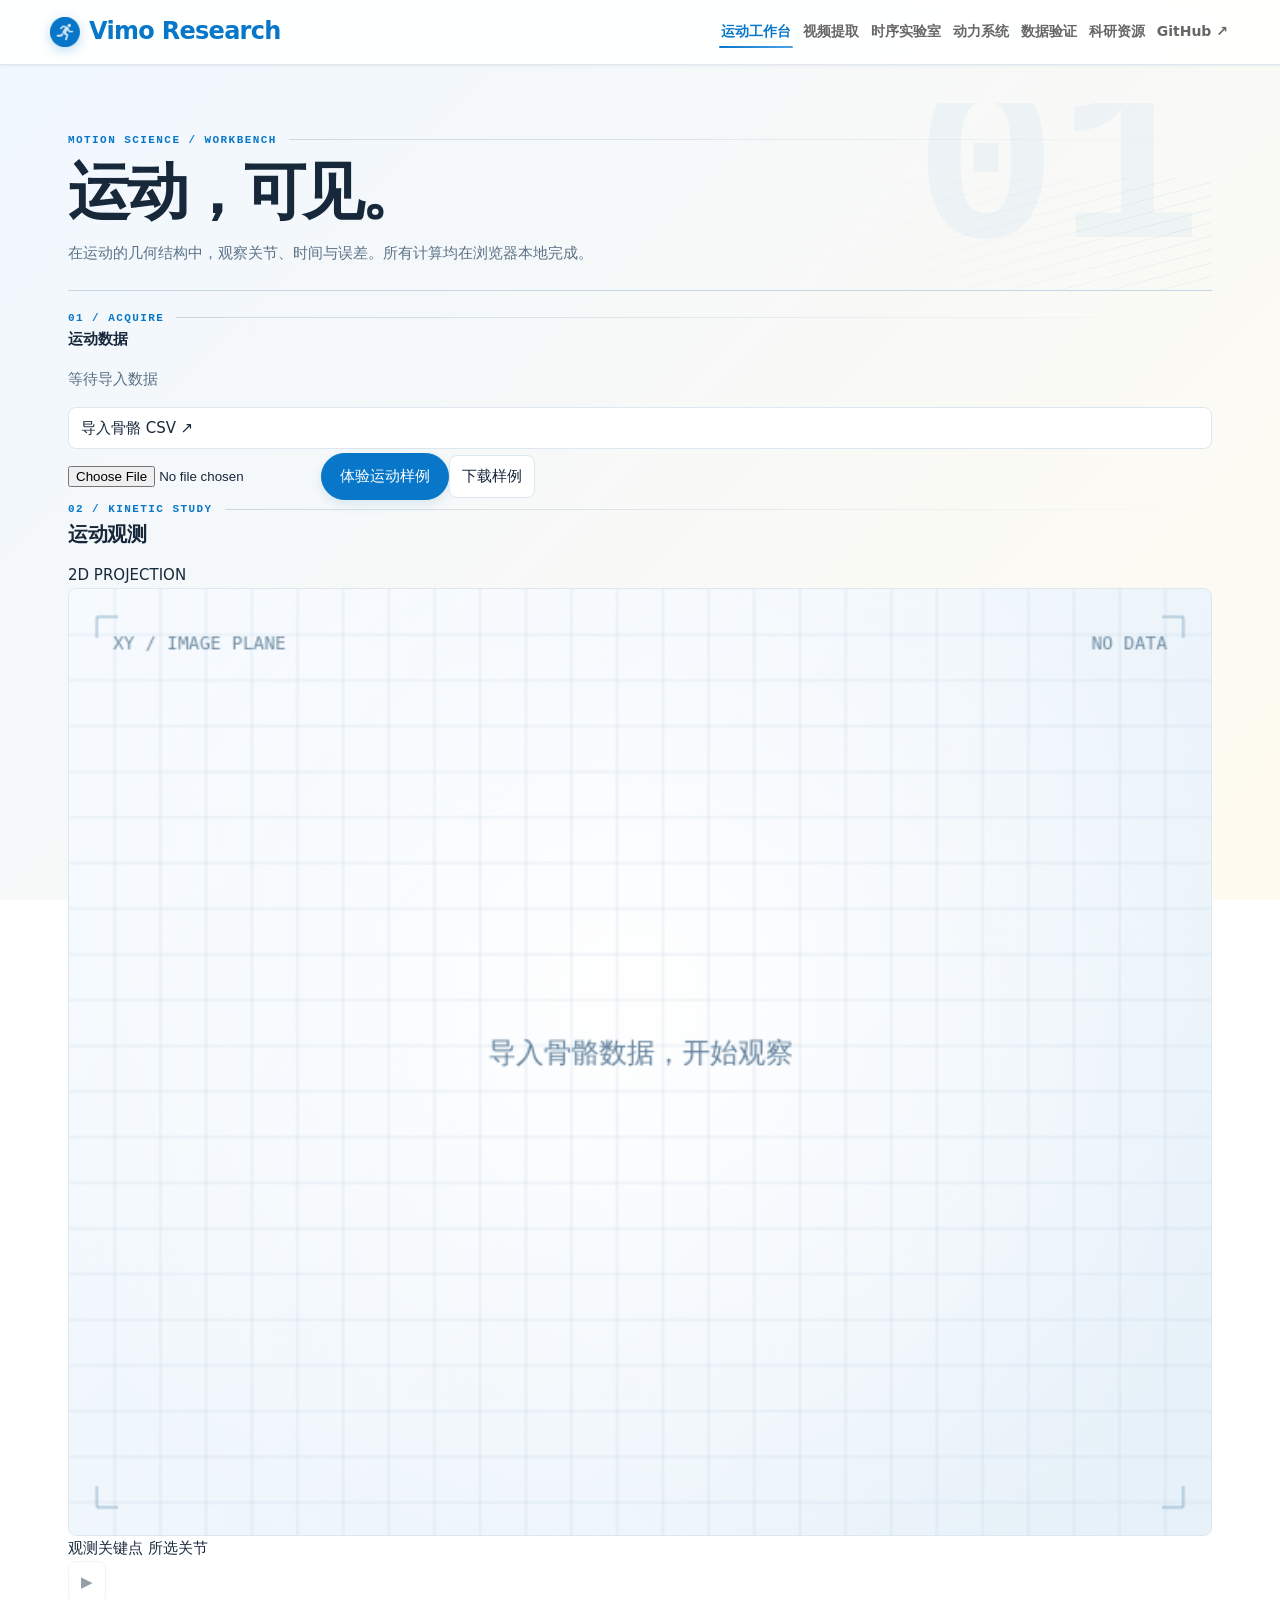
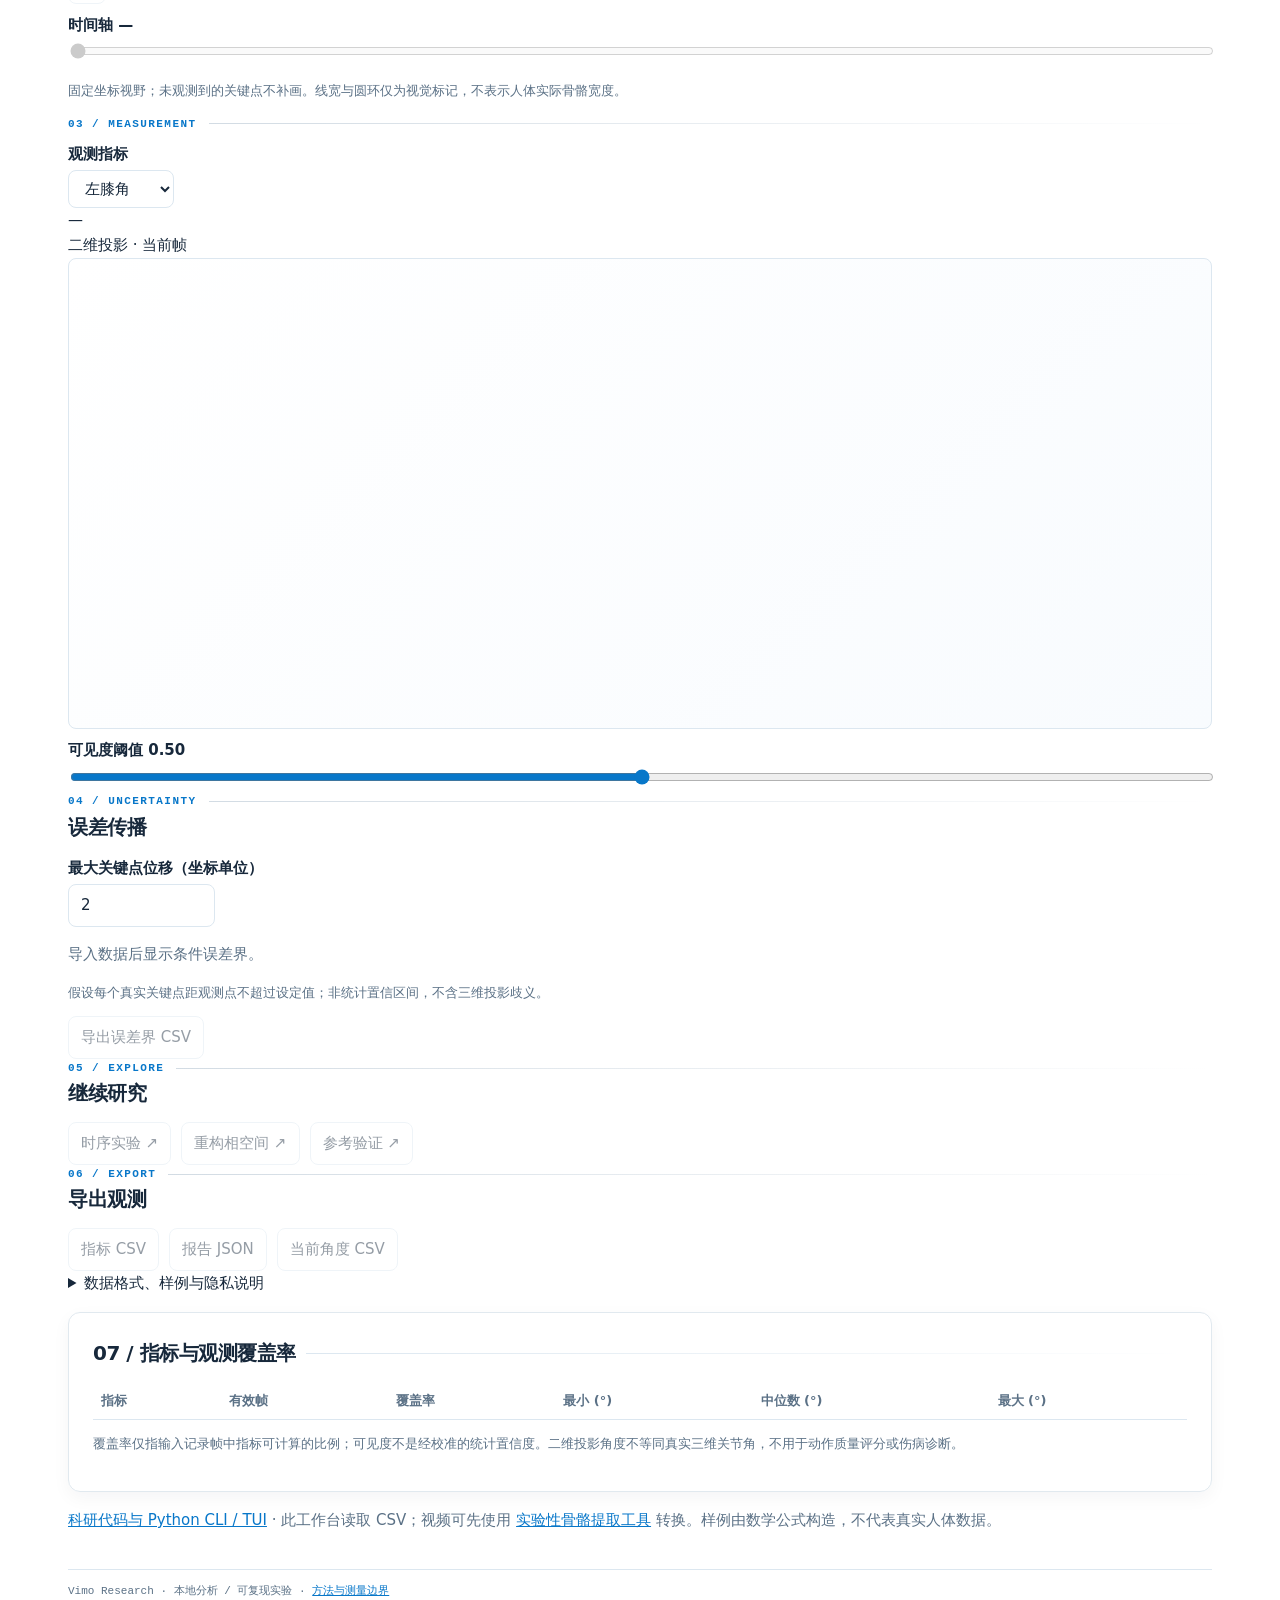
==== commit 451faf45: "Recompose workbench as an editorial motion observatory with full-width pose and playback" ====
--- a/research/index.html
+++ b/research/index.html
@@ -3,24 +3,26 @@
 <head><meta charset="utf-8"><meta name="viewport" content="width=device-width,initial-scale=1"><title>Vimo Research | 运动分析工作台</title>
 <link rel="stylesheet" href="research.css"></head>
 <body><header><a class="brand" href="../index.html"><img src="../icon/logo_web.png" alt=""><strong>Vimo Research</strong></a><nav aria-label="科研导航"><a href="index.html" aria-current="page">运动工作台</a><a href="video.html">视频提取</a><a href="experiments.html">时序实验室</a><a href="dynamics.html">动力系统</a><a href="validation.html">数据验证</a><a href="resources.html">科研资源</a><a href="https://github.com/Liangebra/Vimo">GitHub ↗</a></nav></header>
-<main><div class="lab-intro" data-number="01"><div class="eyebrow">MOTION SCIENCE / WORKBENCH</div><h1>人体运动分析工作台</h1><p>导入骨骼时序，检查观测质量，计算可解释的二维关节角度。计算与文件读取均在当前浏览器完成。</p></div>
-<div class="layout"><section class="panel"><h2>01 / 数据与参数</h2><label for="file">骨骼 CSV 文件（最多 20 MB）</label><input type="file" id="file" accept=".csv,text/csv"><p class="small">字段：frame,time_s,landmark,x,y,visibility；使用同尺度图像坐标，y 向下，MediaPipe 0–32 编号。支持数值 CSV，不支持多行引号字段。</p><div class="toolbar"><button id="demo" class="primary">载入模拟样例</button><button id="sample">下载样例 CSV</button></div><label for="threshold">可见度阈值 <output id="threshold-value">0.50</output></label><input type="range" id="threshold" min="0" max="1" step=".05" value=".5"><p id="status" role="status" aria-live="polite">等待导入数据</p><label for="metric">查看指标</label><select id="metric"></select><label for="frame">浏览帧 <output id="frame-label">—</output></label><input id="frame" type="range" min="0" max="0" value="0" disabled><div class="toolbar"><button id="csv" disabled>导出指标 CSV</button><button id="json" disabled>导出报告 JSON</button><button id="angleCsv" disabled>导出当前角度 CSV</button></div><div class="handoff toolbar"><button id="toSignal" disabled>在时序实验室分析</button><button id="toDynamics" disabled>重构运动相空间</button><button id="toValidation" disabled>验证当前角度</button></div><p class="small">点击传递时，数据仅在本标签页临时暂存；无需账号或上传。</p></section>
-<section class="panel"><h2>02 / 运动观测</h2><div class="two"><div><p class="small">骨骼投影 · 当前帧</p><canvas id="pose" width="440" height="360" aria-label="当前帧骨骼投影"></canvas></div><div><p class="small">指标时间序列 · 缺失处断开</p><canvas id="chart" width="440" height="360" aria-label="所选指标时序曲线"></canvas></div></div><p id="value" class="small"></p><div class="handoff"><h2>04 / 观测误差传播</h2><label for="epsilon">假设每个关键点的最大位移（与 CSV 同单位）</label><input id="epsilon" type="number" min="0" max="1000000" step=".5" value="2"><p id="bound" role="status">导入数据后显示当前指标的条件误差界。</p><p class="small">此区间假设真实关键点与观测点的欧氏距离不超过设定值。不是由可见度推导的统计置信区间，不包含三维投影歧义。</p><button id="boundExport" disabled>导出当前指标误差界 CSV</button></div></section></div>
-<section class="panel"><h2>03 / 指标与观测覆盖率</h2><div class="scroll"><table><thead><tr><th>指标</th><th>有效帧</th><th>覆盖率</th><th>最小 (°)</th><th>中位数 (°)</th><th>最大 (°)</th></tr></thead><tbody id="summary"></tbody></table></div><p class="small">覆盖率仅指输入记录帧中指标可计算的比例；可见度不是经校准的统计置信度。二维投影角度不等同真实三维关节角，不用于动作质量评分或伤病诊断。</p></section>
+<main><div class="lab-intro" data-number="01"><div class="eyebrow">MOTION SCIENCE / WORKBENCH</div><h1>运动，<span class="motion-accent">可见。</span></h1><p>在运动的几何结构中，观察关节、时间与误差。所有计算均在浏览器本地完成。</p></div>
+<div class="motion-source"><div class="source-copy"><span class="eyebrow">01 / ACQUIRE</span><strong>运动数据</strong><p id="status" role="status" aria-live="polite">等待导入数据</p></div><div class="source-actions"><label for="file" class="button file-picker">导入骨骼 CSV <span>↗</span></label><input type="file" id="file" accept=".csv,text/csv" class="visually-hidden"><button id="demo" class="primary">体验运动样例</button><button id="sample">下载样例</button></div></div>
+<div class="motion-stage"><section class="motion-visual" aria-label="骨骼观测"><div class="motion-heading"><div><span class="eyebrow">02 / KINETIC STUDY</span><h2>运动观测</h2></div><span class="motion-tag">2D PROJECTION</span></div><div class="pose-stage"><canvas id="pose" width="700" height="580" aria-label="当前帧骨骼投影"></canvas><div class="pose-caption"><span><i></i> 观测关键点</span><span><i></i> 所选关节</span></div></div><div class="transport"><button id="play" disabled aria-label="播放或暂停">▶</button><div class="transport-track"><label for="frame">时间轴 <output id="frame-label">—</output></label><input id="frame" type="range" min="0" max="0" value="0" disabled></div></div><p class="small pose-note">固定坐标视野；未观测到的关键点不补画。线宽与圆环仅为视觉标记，不表示人体实际骨骼宽度。</p></section>
+<aside class="motion-inspector"><section class="metric-block"><span class="eyebrow">03 / MEASUREMENT</span><label for="metric">观测指标</label><select id="metric"></select><div class="metric-readout" id="value">—</div><div class="metric-sub">二维投影 · 当前帧</div><canvas id="chart" width="560" height="230" aria-label="所选指标时序曲线"></canvas><label for="threshold">可见度阈值 <output id="threshold-value">0.50</output></label><input type="range" id="threshold" min="0" max="1" step=".05" value=".5"></section><section class="metric-block"><span class="eyebrow">04 / UNCERTAINTY</span><h2>误差传播</h2><label for="epsilon">最大关键点位移（坐标单位）</label><input id="epsilon" type="number" min="0" max="1000000" step=".5" value="2"><p id="bound" role="status">导入数据后显示条件误差界。</p><p class="small">假设每个真实关键点距观测点不超过设定值；非统计置信区间，不含三维投影歧义。</p><button id="boundExport" disabled>导出误差界 CSV</button></section></aside></div>
+<section class="motion-tools"><div><span class="eyebrow">05 / EXPLORE</span><h2>继续研究</h2><div class="toolbar"><button id="toSignal" disabled>时序实验 ↗</button><button id="toDynamics" disabled>重构相空间 ↗</button><button id="toValidation" disabled>参考验证 ↗</button></div></div><div><span class="eyebrow">06 / EXPORT</span><h2>导出观测</h2><div class="toolbar"><button id="csv" disabled>指标 CSV</button><button id="json" disabled>报告 JSON</button><button id="angleCsv" disabled>当前角度 CSV</button></div></div></section><details class="format-note"><summary>数据格式、样例与隐私说明</summary><p class="small">CSV 最多 20 MB，字段 frame,time_s,landmark,x,y,visibility；同尺度图像坐标，y 向下，MediaPipe 0–32 编号。当前运动样例为人工构造，非真实人体测量；点击继续研究时只在本标签页临时暂存数据，不上传。</p></details>
+<section class="panel"><h2>07 / 指标与观测覆盖率</h2><div class="scroll"><table><thead><tr><th>指标</th><th>有效帧</th><th>覆盖率</th><th>最小 (°)</th><th>中位数 (°)</th><th>最大 (°)</th></tr></thead><tbody id="summary"></tbody></table></div><p class="small">覆盖率仅指输入记录帧中指标可计算的比例；可见度不是经校准的统计置信度。二维投影角度不等同真实三维关节角，不用于动作质量评分或伤病诊断。</p></section>
 <p><a href="https://github.com/Liangebra/Vimo">科研代码与 Python CLI / TUI</a> · 此工作台读取 CSV；视频可先使用 <a href="video.html">实验性骨骼提取工具</a> 转换。样例由数学公式构造，不代表真实人体数据。</p>
-<footer class="site-note">Vimo Research · 本地分析 / 可复现实验 · <a href="resources.html">方法与测量边界</a></footer></main><script src="core.js"></script><script src="transfer.js"></script><script>
+<footer class="site-note">Vimo Research · 本地分析 / 可复现实验 · <a href="resources.html">方法与测量边界</a></footer></main><script src="core.js"></script><script src="pose.js"></script><script src="transfer.js"></script><script>
 const core=globalThis.VimoCore;
 const $=id=>document.getElementById(id), names={left_knee_deg:"左膝角",right_knee_deg:"右膝角",left_hip_deg:"左髋角",right_hip_deg:"右髋角",left_elbow_deg:"左肘角",right_elbow_deg:"右肘角",trunk_tilt_deg:"躯干倾角"};
 for(const k of core.keys){const o=document.createElement("option");o.value=k;o.textContent=names[k];$("metric").append(o)}
-let seq=[],result=null,source="",rawPose="",loadId=0;const fmt=v=>v===null?"—":v.toFixed(2);
+let seq=[],result=null,source="",rawPose="",loadId=0,extent=null,timer=null;const fmt=v=>v===null?"—":v.toFixed(2);
 function save(name,body,type){const a=document.createElement("a"),url=URL.createObjectURL(new Blob([body],{type}));a.href=url;a.download=name;a.click();setTimeout(()=>URL.revokeObjectURL(url),1000)}
-function clear(message){seq=[];result=null;rawPose="";$("bound").textContent="导入数据后显示当前指标的条件误差界。";$("boundExport").disabled=true;$("status").textContent=message;$("summary").replaceChildren();$("frame-label").textContent="—";$("value").textContent="";$("frame").disabled=true;$("csv").disabled=$("json").disabled=$("angleCsv").disabled=$("toSignal").disabled=$("toDynamics").disabled=$("toValidation").disabled=true;for(const id of ["pose","chart"]){const c=$(id);c.getContext("2d").clearRect(0,0,c.width,c.height)}}
-function load(raw,label){try{seq=core.parse(raw);rawPose=raw;source=label;$("frame").max=seq.length-1;$("frame").value=0;$("frame").disabled=false;refresh()}catch(e){clear(e.message)}}
+function clear(message){stop();extent=null;seq=[];result=null;rawPose="";$("bound").textContent="导入数据后显示当前指标的条件误差界。";$("boundExport").disabled=true;$("status").textContent=message;$("summary").replaceChildren();$("frame-label").textContent="—";$("value").textContent=""; $("frame").disabled=$("play").disabled=true;$("csv").disabled=$("json").disabled=$("angleCsv").disabled=$("toSignal").disabled=$("toDynamics").disabled=$("toValidation").disabled=true;for(const id of ["pose","chart"]){const c=$(id);c.getContext("2d").clearRect(0,0,c.width,c.height)}VimoPose.render($("pose"),null,null,0,"")}
+function load(raw,label){try{stop();seq=core.parse(raw);extent=VimoPose.bounds(seq);rawPose=raw;source=label;$("frame").max=seq.length-1;$("frame").value=0; $("frame").disabled=$("play").disabled=false;refresh()}catch(e){clear(e.message)}}
 function refresh(){const threshold=Number($("threshold").value);$("threshold-value").value=threshold.toFixed(2);if(!seq.length)return;result=core.analyze(seq,threshold);$("status").textContent=source+" · "+seq.length+" 帧";$("csv").disabled=$("json").disabled=$("angleCsv").disabled=$("toSignal").disabled=$("toDynamics").disabled=$("toValidation").disabled=false;const body=$("summary");body.replaceChildren();for(const k of core.keys){const m=result.report.metrics[k],tr=document.createElement("tr");for(const v of [names[k],m.valid_frames,(m.coverage*100).toFixed(1)+"%",fmt(m.minimum),fmt(m.median),fmt(m.maximum)]){const td=document.createElement("td");td.textContent=v;tr.append(td)}body.append(tr)}draw()}
-function draw(){if(!result)return;drawBound();const i=Number($("frame").value),k=$("metric").value,r=seq[i],row=result.rows[i],t=Number($("threshold").value);$("frame-label").value=r.frame+" · "+r.time_s.toFixed(3)+" s";$("value").textContent=names[k]+"： "+fmt(row[k])+(row[k]===null?"（观测不足）":"°");const p=$("pose"),pc=p.getContext("2d");pc.clearRect(0,0,p.width,p.height);const points=[...r.points.entries()].filter(([j,v])=>v&&v[2]>=t);if(points.length){const xs=points.map(([j,v])=>v[0]),ys=points.map(([j,v])=>v[1]),xmin=Math.min(...xs),xmax=Math.max(...xs),ymin=Math.min(...ys),ymax=Math.max(...ys),scale=Math.min((p.width-60)/Math.max(1,xmax-xmin),(p.height-60)/Math.max(1,ymax-ymin));const xy=v=>[p.width/2+(v[0]-(xmin+xmax)/2)*scale,p.height/2+(v[1]-(ymin+ymax)/2)*scale],map=new Map(points);pc.strokeStyle="#0877c9";pc.lineWidth=3;for(const [a,b] of [[11,12],[11,13],[13,15],[12,14],[14,16],[11,23],[12,24],[23,24],[23,25],[25,27],[24,26],[26,28],[27,31],[28,32]]){if(!map.has(a)||!map.has(b))continue;pc.beginPath();pc.moveTo(...xy(map.get(a)));pc.lineTo(...xy(map.get(b)));pc.stroke()}pc.fillStyle="#17283b";for(const [,v] of points){pc.beginPath();pc.arc(...xy(v),3.5,0,Math.PI*2);pc.fill()}}else{pc.fillStyle="#5b7186";pc.fillText("No valid landmarks",20,30)}
+function draw(){if(!result)return;drawBound();const i=Number($("frame").value),k=$("metric").value,r=seq[i],row=result.rows[i],t=Number($("threshold").value);$("frame-label").value=r.frame+" · "+r.time_s.toFixed(3)+" s";$("value").textContent=row[k]===null?"—":fmt(row[k])+"°";VimoPose.render($("pose"),r,extent,t,k);
 const ch=$("chart"),ctx=ch.getContext("2d"),left=44,top=18,w=ch.width-62,h=ch.height-52,lo=seq[0].time_s,hi=seq[seq.length-1].time_s;ctx.clearRect(0,0,ch.width,ch.height);ctx.font="12px system-ui";ctx.lineWidth=1;for(let a=0;a<=180;a+=45){const y=top+h*(1-a/180);ctx.strokeStyle="#dce7f0";ctx.beginPath();ctx.moveTo(left,y);ctx.lineTo(left+w,y);ctx.stroke();ctx.fillStyle="#5b7186";ctx.fillText(a+"°",5,y+4)}const x=v=>left+(hi===lo?0:(v-lo)/(hi-lo)*w);ctx.strokeStyle="#0877c9";ctx.lineWidth=2;ctx.beginPath();let active=false;for(const v of result.rows){if(v[k]===null){active=false;continue}const px=x(v.time_s),py=top+h*(1-v[k]/180);if(active)ctx.lineTo(px,py);else ctx.moveTo(px,py);active=true}ctx.stroke();ctx.strokeStyle="#b86f15";ctx.beginPath();ctx.moveTo(x(r.time_s),top);ctx.lineTo(x(r.time_s),top+h);ctx.stroke();ctx.fillStyle="#5b7186";ctx.fillText(lo.toFixed(2)+" s",left,top+h+20);ctx.textAlign="right";ctx.fillText(hi.toFixed(2)+" s",left+w,top+h+20);ctx.textAlign="left"}
 $("file").addEventListener("change",async e=>{const f=e.target.files[0],id=++loadId;if(!f)return;if(f.size>20*1024*1024){clear("文件超过 20 MB");return}try{const raw=await f.text();if(id===loadId)load(raw,f.name)}catch(e){if(id===loadId)clear("读取失败："+e.message)}});
-$("demo").onclick=()=>{++loadId;$("file").value="";load(core.demo(),"人工模拟样例")};$("sample").onclick=()=>save("vimo-demo.csv",core.demo(),"text/csv");$("threshold").oninput=refresh;$("metric").onchange=draw;$("frame").oninput=draw;$("csv").onclick=()=>{const keys=["frame","time_s",...core.keys];save("vimo-metrics.csv",[keys.join(","),...result.rows.map(r=>keys.map(k=>r[k]===null?"":r[k]).join(","))].join("\n"),"text/csv")};$("angleCsv").onclick=()=>{if(!result)return;const k=$("metric").value;save("vimo-"+k+".csv",["time_s,angle_deg",...result.rows.map(r=>[r.time_s,r[k]===null?"":r[k]].join(","))].join("\n"),"text/csv")};$("json").onclick=()=>save("vimo-report.json",JSON.stringify(result.report,null,2),"application/json");
+$("demo").onclick=()=>{++loadId;$("file").value="";load(VimoPose.demo(),"人工合成运动示意")};$("sample").onclick=()=>save("vimo-demo.csv",VimoPose.demo(),"text/csv");$("threshold").oninput=refresh;$("metric").onchange=draw;$("frame").oninput=draw;$("csv").onclick=()=>{const keys=["frame","time_s",...core.keys];save("vimo-metrics.csv",[keys.join(","),...result.rows.map(r=>keys.map(k=>r[k]===null?"":r[k]).join(","))].join("\n"),"text/csv")};$("angleCsv").onclick=()=>{if(!result)return;const k=$("metric").value;save("vimo-"+k+".csv",["time_s,angle_deg",...result.rows.map(r=>[r.time_s,r[k]===null?"":r[k]].join(","))].join("\n"),"text/csv")};$("json").onclick=()=>save("vimo-report.json",JSON.stringify(result.report,null,2),"application/json");
 function angleData(){const k=$("metric").value;return ["time_s,angle_deg",...result.rows.map(r=>[r.time_s,r[k]===null?"":r[k]].join(","))].join("\n")}
 $("toSignal").onclick=()=>{try{VimoTransfer.put("pose",rawPose,{label:source,metric:$("metric").value,threshold:Number($("threshold").value)},"experiments.html")}catch(e){$("status").textContent=e.message}};
 $("toDynamics").onclick=()=>{try{VimoTransfer.put("pose",rawPose,{label:source,metric:$("metric").value,threshold:Number($("threshold").value)},"dynamics.html")}catch(e){$("status").textContent=e.message}};
@@ -29,5 +31,10 @@
 function drawBound(){if(!result)return;try{const u=core.uncertainty(seq[Number($("frame").value)],$("metric").value,Number($("threshold").value),boundValue());$("bound").textContent=u?u.center_deg.toFixed(2)+"° → ["+u.lower_deg.toFixed(2)+"°, "+u.upper_deg.toFixed(2)+"°]"+(u.nondegeneracy_guaranteed?"":"；扰动下可能退化，不能保证角度有定义"):"当前帧观测不足";$("boundExport").disabled=false}catch(e){$("bound").textContent=e.message;$("boundExport").disabled=true}}
 $("epsilon").oninput=drawBound;
 $("boundExport").onclick=()=>{if(!result)return;try{const e=boundValue(),k=$("metric").value,t=Number($("threshold").value),rows=seq.map(f=>{const u=core.uncertainty(f,k,t,e);return [f.frame,f.time_s,k,t,e,u?.center_deg??"",u?.lower_deg??"",u?.upper_deg??"",u?.nondegeneracy_guaranteed??""].join(",")});save("vimo-"+k+"-bounds.csv",["frame,time_s,metric,visibility_threshold,epsilon,center_deg,lower_deg,upper_deg,nondegeneracy_guaranteed",...rows].join("\n"),"text/csv")}catch(e){$("bound").textContent=e.message}};
+function stop(){if(timer!==null){clearTimeout(timer);timer=null}$("play").textContent="▶";$("play").setAttribute("aria-label","播放")}
+function step(){if(!result||timer===null)return;const i=Number($("frame").value);if(i>=seq.length-1){stop();return}$("frame").value=i+1;draw();const next=i+2<seq.length?Math.max(16,Math.min(1000,(seq[i+2].time_s-seq[i+1].time_s)*1000)):33;timer=setTimeout(step,next)}
+$("play").onclick=()=>{if(!result)return;if(timer!==null){stop();return}if(Number($("frame").value)>=seq.length-1)$("frame").value=0;draw();$("play").textContent="Ⅱ";$("play").setAttribute("aria-label","暂停");timer=setTimeout(step,Math.max(16,Math.min(1000,(seq[1]?.time_s-seq[0].time_s||.033)*1000)))};
+$("frame").addEventListener("input",stop);
+VimoPose.render($("pose"),null,null,0,"");
 const incoming=VimoTransfer.take("pose","index.html");if(incoming){load(incoming.csv,String(incoming.metadata?.label||"视频提取数据"))}
 </script></body></html>
--- a/research/research.css
+++ b/research/research.css
@@ -18,3 +18,14 @@
 .lab-intro{position:relative;isolation:isolate;overflow:hidden;padding:28px 0 24px;margin-bottom:18px;border-bottom:1px solid #c6d8e6}.lab-intro>p{max-width:680px;margin:10px 0 0}.lab-intro::before{content:attr(data-number);position:absolute;right:10px;top:-50px;font-family:var(--mono);font-size:clamp(110px,20vw,240px);font-weight:800;line-height:1;color:#0877c90b;z-index:-1}.lab-intro::after{content:'';position:absolute;right:0;bottom:0;width:38%;height:60%;background:repeating-linear-gradient(165deg,transparent 0 12px,#0877c910 12px 13px);mask-image:linear-gradient(90deg,transparent,#000);z-index:-1;pointer-events:none}
 .panel{background:rgba(255,255,255,.94);border:1px solid #e1e9ef;box-shadow:0 6px 18px rgba(15,23,42,.045);padding:24px}.panel h2{display:flex;align-items:center;gap:10px}.panel h2::after{content:'';height:1px;flex:1;background:linear-gradient(90deg,#dce7f0,transparent)}.primary,.button.primary{border-radius:50px;padding:10px 18px;box-shadow:0 4px 12px rgba(8,119,201,.13)}button,.button{transition:background .2s var(--ease),box-shadow .2s var(--ease)}canvas{background:linear-gradient(135deg,#fff,#f8fbfe)}.site-note{border-top:1px solid #dce7f0;font-family:var(--mono);font-size:11px;margin-top:36px}
 @media(max-width:1100px){header nav{gap:8px 13px}}@media(max-width:850px){main{padding-top:16px}.lab-intro{padding:16px 0 20px}.lab-intro::before{top:0}.panel{padding:16px}header nav a{flex-shrink:0}}
+
+/* Narrow-view layout: keep long schema names and commands inside their panels.
+   Preserve intentional horizontal scrolling for navigation, tables and code blocks. */
+main,section,article,.grid>*,.layout>*,.two>*{min-width:0}
+.grid{grid-template-columns:repeat(2,minmax(0,1fr))}
+.panel p,.panel h3,.panel li,.site-note{overflow-wrap:anywhere}
+code{overflow-wrap:anywhere;white-space:normal}
+pre{max-width:100%;min-width:0;overflow-x:auto;white-space:pre}
+input,select,button,.button{max-width:100%}
+header nav{min-width:0;max-width:100%}
+@media(max-width:850px){.grid,.layout,.two,.panel .grid{grid-template-columns:minmax(0,1fr)}}
